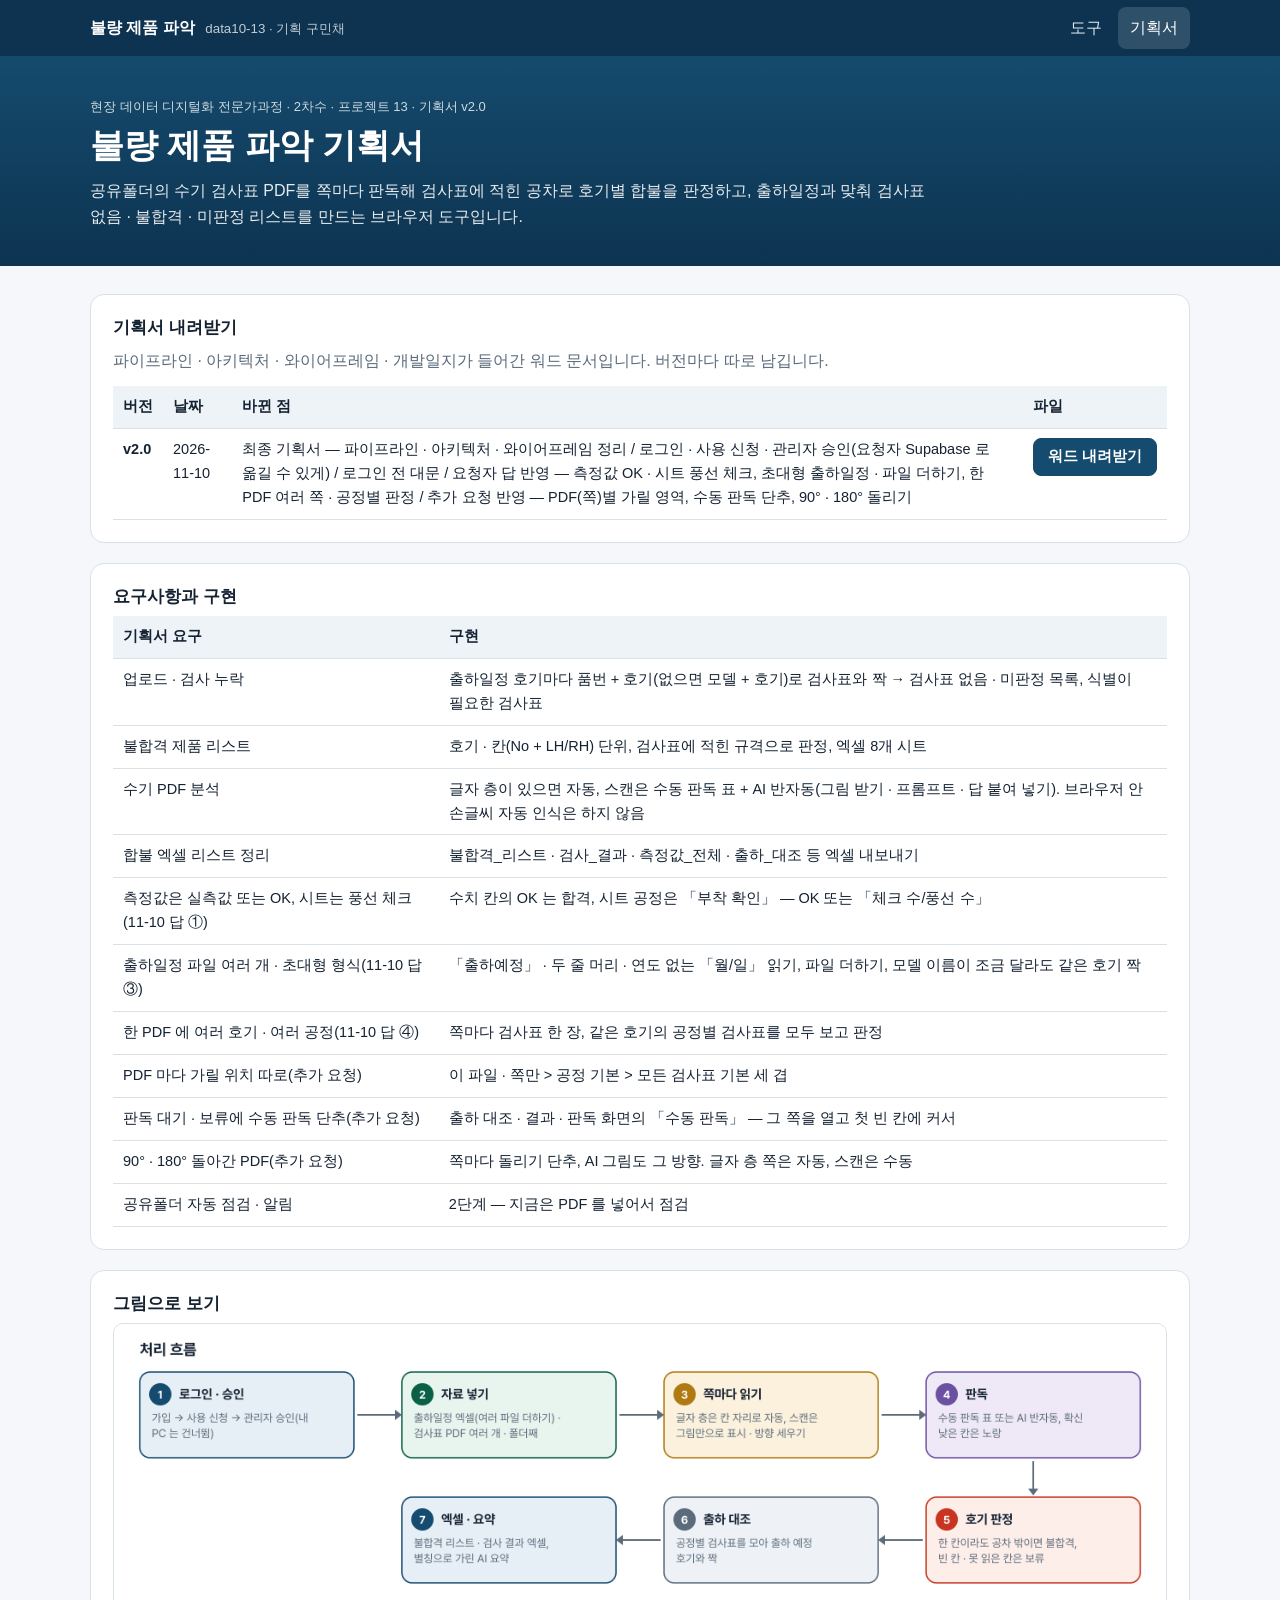
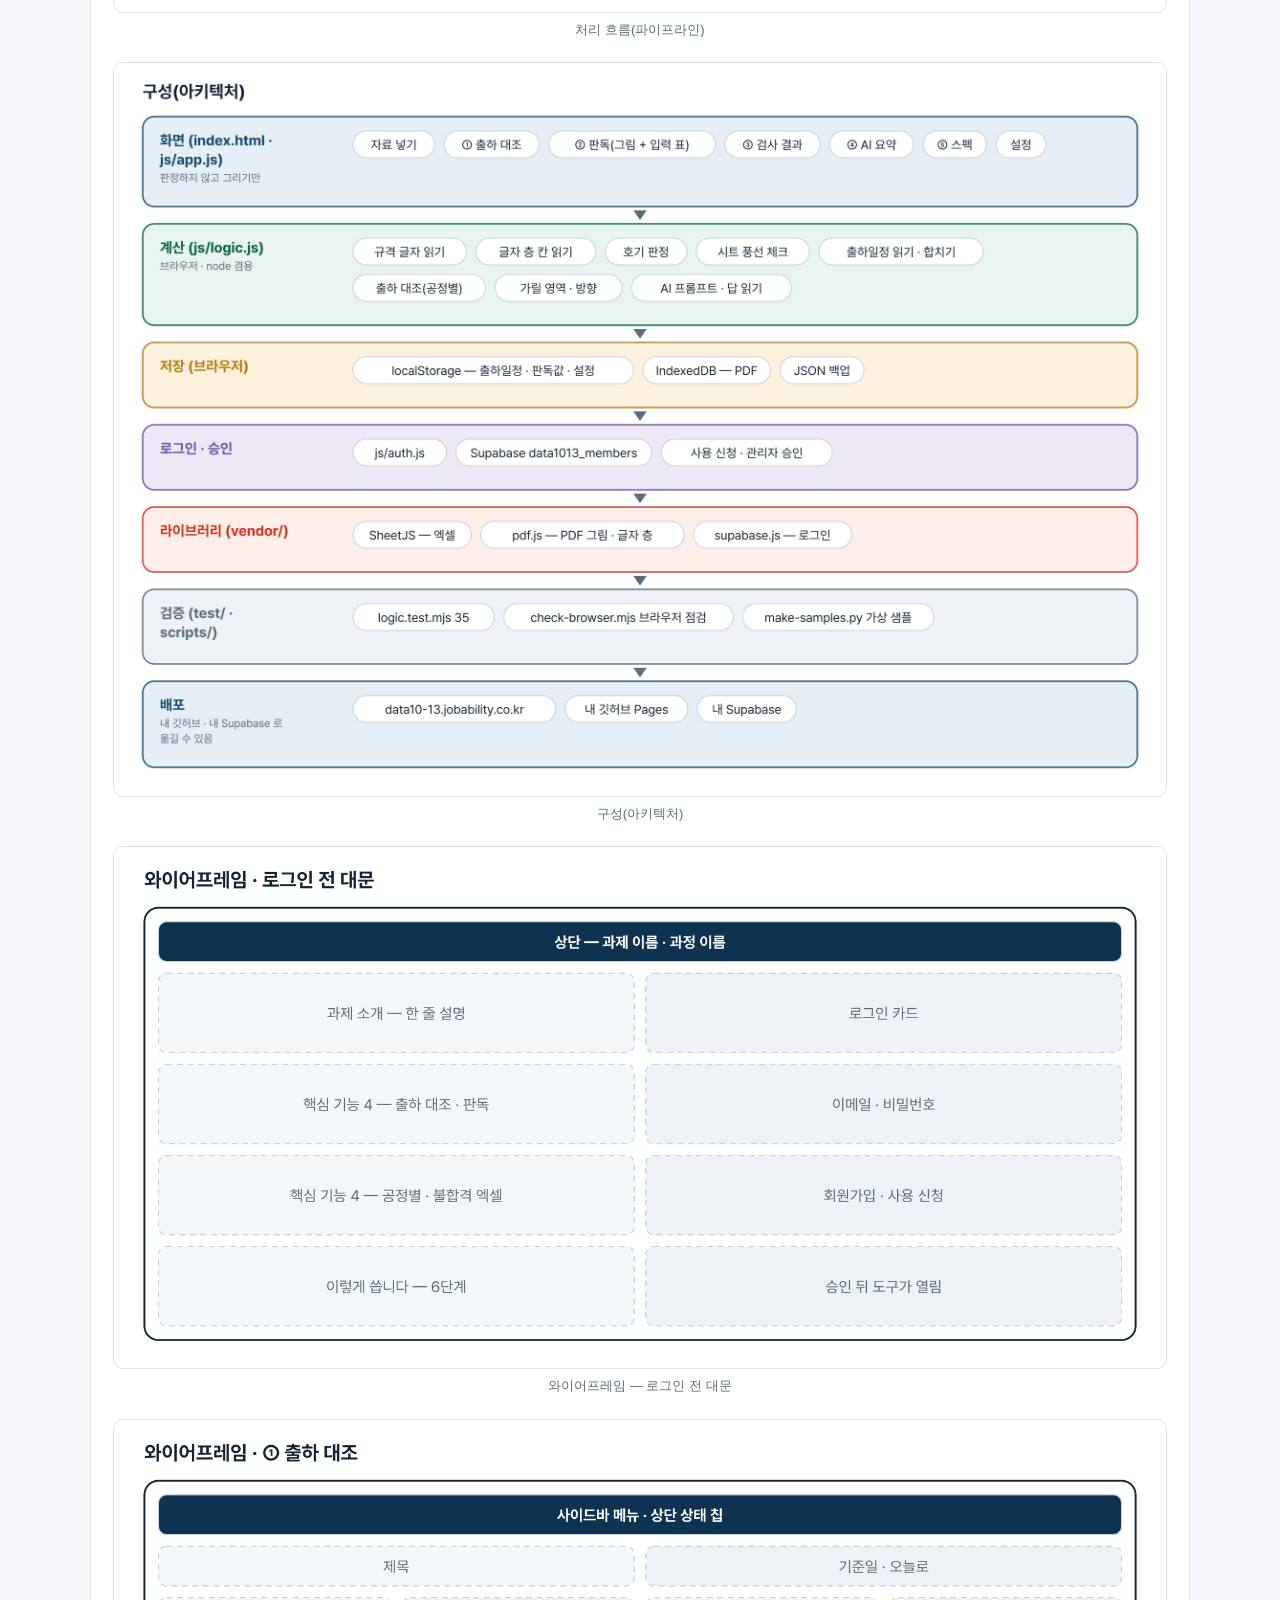
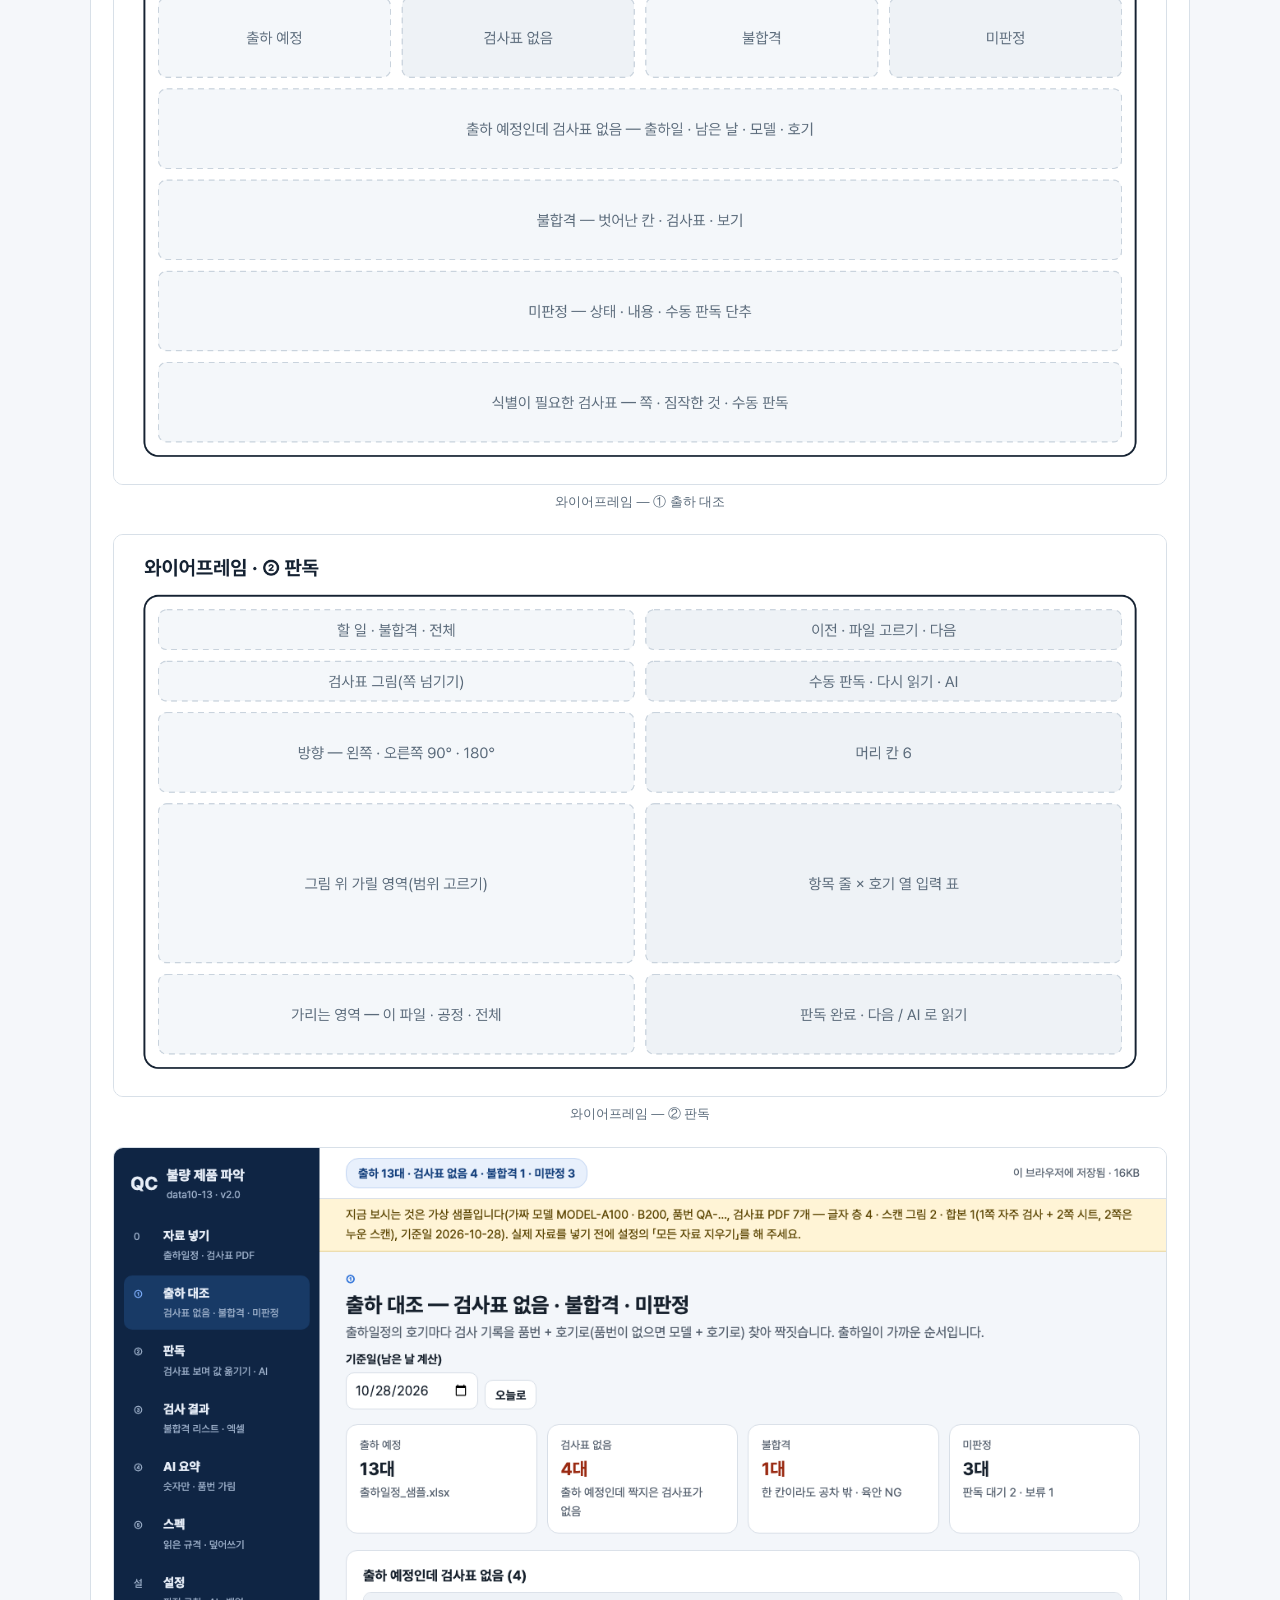
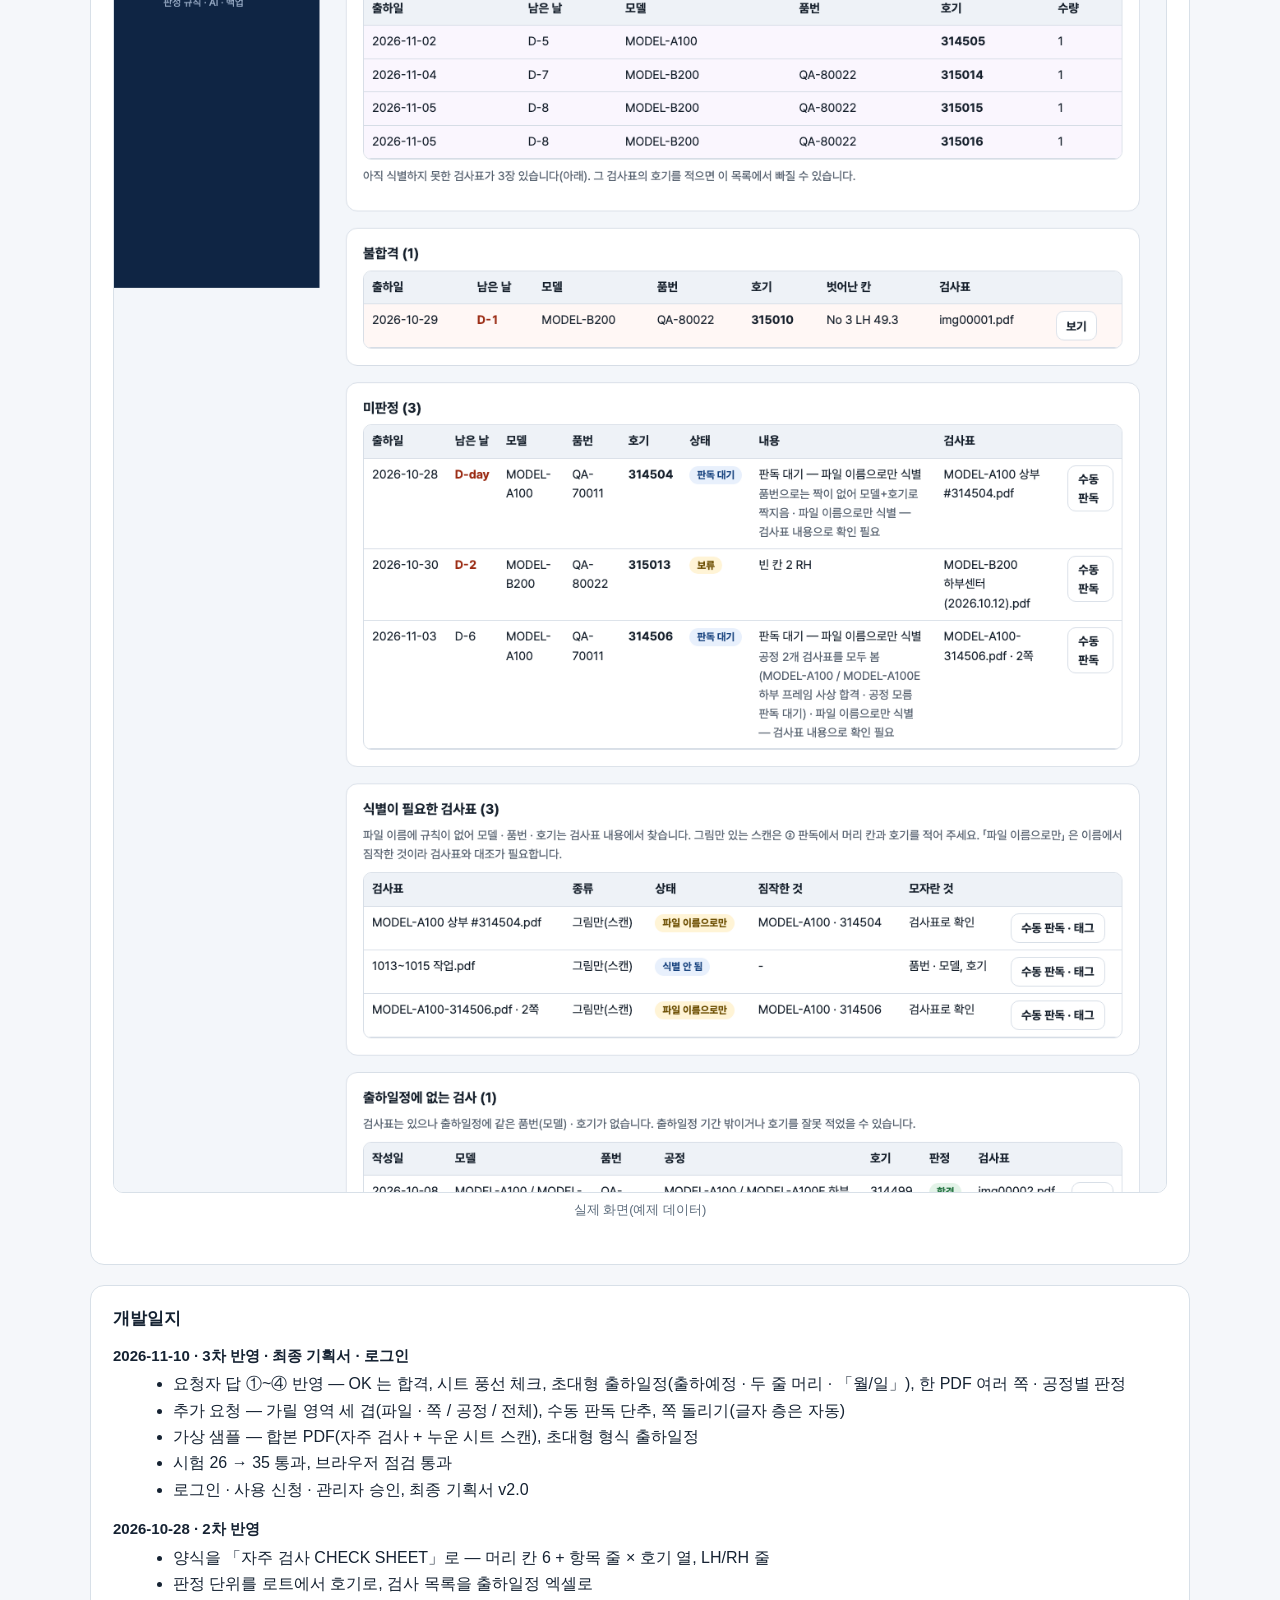
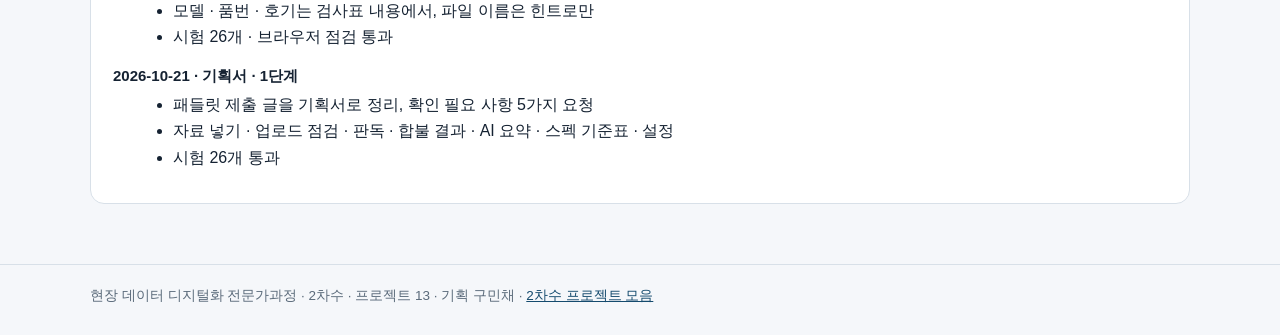
==== plan.html @ 7b101446 "v2.0 — 로그인·사용 승인 · 로그인 전 대문 · 최종 기획서 · 요청 반영(08·09·13) Co-Authored-By: Claude Opus 5.5 <noreply@anth" ====
<!DOCTYPE html>
<html lang="ko">
<head>
<meta charset="UTF-8">
<meta name="viewport" content="width=device-width, initial-scale=1.0">
<title>기획서 — 불량 제품 파악</title>
<meta name="robots" content="index,follow">
<link rel="icon" href="favicon.svg" type="image/svg+xml">
<link rel="stylesheet" href="css/style.css">
<style>
.plan-figs figure{margin:0 0 22px;} .plan-figs img{width:100%;height:auto;border:1px solid var(--line);border-radius:10px;background:#fff;}
.plan-figs figcaption{font-size:13px;color:var(--sub);text-align:center;margin-top:6px;}
.plan td{white-space:normal;} .plan td .btn{min-height:36px;white-space:nowrap;}
h3{font-size:15px;margin:16px 0 6px;} main ul{margin:0 0 10px 20px;}
:root{--ink:#152232;--sub:#5b6b7b;--line:#d8e0e8;--brand:#154b6e;--bg:#f5f7fa;--container-pad:20px}
@media (min-width:640px){:root{--container-pad:28px}} @media (min-width:1024px){:root{--container-pad:40px}}
*{box-sizing:border-box} body{margin:0;background:var(--bg);color:var(--ink);font:16px/1.65 Pretendard,'Apple SD Gothic Neo','Malgun Gothic',sans-serif;word-break:keep-all;overflow-wrap:break-word}
a{color:var(--brand)} .wrap,.topnav-inner{max-width:calc(1100px + 2*var(--container-pad));margin:0 auto;padding:0 var(--container-pad)}
.topnav{background:#0d3350;color:#fff;position:sticky;top:0;z-index:5} .topnav-inner{display:flex;flex-wrap:wrap;align-items:center;justify-content:space-between;gap:8px;min-height:56px}
.topnav-brand{color:#fff;text-decoration:none;font-weight:700} .topnav-brand small{font-weight:400;opacity:.75;margin-left:6px}
.topnav-links{list-style:none;display:flex;gap:4px;margin:0;padding:0} .topnav-links a{color:#dbe7f0;text-decoration:none;padding:8px 12px;border-radius:8px;display:block} .topnav-links a.active,.topnav-links a:hover{background:rgba(255,255,255,.14);color:#fff}
.hero{background:linear-gradient(180deg,#154b6e,#0d3350);color:#fff;padding:40px 0 36px} .hero h1{margin:6px 0 10px;font-size:clamp(24px,3.4vw,34px);color:#fff} .hero p{margin:0;opacity:.9;max-width:860px} .eyebrow{font-size:13px;opacity:.8}
main{padding:28px 0 40px} .card{background:#fff;border:1px solid var(--line);border-radius:14px;padding:22px;margin:0 0 20px} .sub{color:var(--sub)}
.tablewrap{overflow-x:auto} table{border-collapse:collapse;width:100%;font-size:14.5px} th,td{border-bottom:1px solid var(--line);padding:9px 10px;text-align:left;vertical-align:top} th{background:#eef3f7;white-space:nowrap}
.btn{display:inline-flex;align-items:center;justify-content:center;padding:6px 14px;border-radius:8px;border:1px solid var(--brand);text-decoration:none;font-weight:600} .btn.primary{background:var(--brand);color:#fff}
footer{border-top:1px solid var(--line);padding:20px 0 28px;color:var(--sub);font-size:13.5px}
</style>
</head>
<body>
<nav class="topnav" aria-label="주요 메뉴">
  <div class="topnav-inner">
    <a class="topnav-brand" href="index.html">불량 제품 파악 <small>data10-13 · 기획 구민채</small></a>
    <ul class="topnav-links">
      <li><a href="index.html">도구</a></li>
      <li><a href="plan.html" class="active" aria-current="page">기획서</a></li>
    </ul>
  </div>
</nav>
<header class="hero"><div class="wrap">
  <div class="eyebrow">현장 데이터 디지털화 전문가과정 · 2차수 · 프로젝트 13 · 기획서 v2.0</div>
  <h1>불량 제품 파악 기획서</h1>
  <p>공유폴더의 수기 검사표 PDF를 쪽마다 판독해 검사표에 적힌 공차로 호기별 합불을 판정하고, 출하일정과 맞춰 검사표 없음 · 불합격 · 미판정 리스트를 만드는 브라우저 도구입니다.</p>
</div></header>
<main><div class="wrap">
<div class="card">
  <h2 style="margin-top:0">기획서 내려받기</h2>
  <p class="sub">파이프라인 · 아키텍처 · 와이어프레임 · 개발일지가 들어간 워드 문서입니다. 버전마다 따로 남깁니다.</p>
  <div class="tablewrap plan"><table><thead><tr><th>버전</th><th>날짜</th><th>바뀐 점</th><th>파일</th></tr></thead><tbody><tr><td><b>v2.0</b></td><td>2026-11-10</td><td>최종 기획서 — 파이프라인 · 아키텍처 · 와이어프레임 정리 / 로그인 · 사용 신청 · 관리자 승인(요청자 Supabase 로 옮길 수 있게) / 로그인 전 대문 / 요청자 답 반영 — 측정값 OK · 시트 풍선 체크, 초대형 출하일정 · 파일 더하기, 한 PDF 여러 쪽 · 공정별 판정 / 추가 요청 반영 — PDF(쪽)별 가릴 영역, 수동 판독 단추, 90° · 180° 돌리기</td><td><a class="btn primary" href="docs/기획서/data10-13_구민채_불량제품파악_기획서_v2.0.docx" download>워드 내려받기</a></td></tr></tbody></table></div>
</div>
<div class="card plan">
  <h2 style="margin-top:0">요구사항과 구현</h2>
  <div class="tablewrap"><table><thead><tr><th>기획서 요구</th><th>구현</th></tr></thead><tbody><tr><td>업로드 · 검사 누락</td><td>출하일정 호기마다 품번 + 호기(없으면 모델 + 호기)로 검사표와 짝 → 검사표 없음 · 미판정 목록, 식별이 필요한 검사표</td></tr><tr><td>불합격 제품 리스트</td><td>호기 · 칸(No + LH/RH) 단위, 검사표에 적힌 규격으로 판정, 엑셀 8개 시트</td></tr><tr><td>수기 PDF 분석</td><td>글자 층이 있으면 자동, 스캔은 수동 판독 표 + AI 반자동(그림 받기 · 프롬프트 · 답 붙여 넣기). 브라우저 안 손글씨 자동 인식은 하지 않음</td></tr><tr><td>합불 엑셀 리스트 정리</td><td>불합격_리스트 · 검사_결과 · 측정값_전체 · 출하_대조 등 엑셀 내보내기</td></tr><tr><td>측정값은 실측값 또는 OK, 시트는 풍선 체크(11-10 답 ①)</td><td>수치 칸의 OK 는 합격, 시트 공정은 「부착 확인」 — OK 또는 「체크 수/풍선 수」</td></tr><tr><td>출하일정 파일 여러 개 · 초대형 형식(11-10 답 ③)</td><td>「출하예정」 · 두 줄 머리 · 연도 없는 「월/일」 읽기, 파일 더하기, 모델 이름이 조금 달라도 같은 호기 짝</td></tr><tr><td>한 PDF 에 여러 호기 · 여러 공정(11-10 답 ④)</td><td>쪽마다 검사표 한 장, 같은 호기의 공정별 검사표를 모두 보고 판정</td></tr><tr><td>PDF 마다 가릴 위치 따로(추가 요청)</td><td>이 파일 · 쪽만 &gt; 공정 기본 &gt; 모든 검사표 기본 세 겹</td></tr><tr><td>판독 대기 · 보류에 수동 판독 단추(추가 요청)</td><td>출하 대조 · 결과 · 판독 화면의 「수동 판독」 — 그 쪽을 열고 첫 빈 칸에 커서</td></tr><tr><td>90° · 180° 돌아간 PDF(추가 요청)</td><td>쪽마다 돌리기 단추, AI 그림도 그 방향. 글자 층 쪽은 자동, 스캔은 수동</td></tr><tr><td>공유폴더 자동 점검 · 알림</td><td>2단계 — 지금은 PDF 를 넣어서 점검</td></tr></tbody></table></div>
</div>
<div class="card plan-figs"><h2 style="margin-top:0">그림으로 보기</h2><figure><img src="docs/img/pipeline.png" alt="처리 흐름(파이프라인)" loading="lazy"><figcaption>처리 흐름(파이프라인)</figcaption></figure><figure><img src="docs/img/architecture.png" alt="구성(아키텍처)" loading="lazy"><figcaption>구성(아키텍처)</figcaption></figure><figure><img src="docs/img/wireframe-1.png" alt="와이어프레임 — 로그인 전 대문" loading="lazy"><figcaption>와이어프레임 — 로그인 전 대문</figcaption></figure><figure><img src="docs/img/wireframe-2.png" alt="와이어프레임 — ① 출하 대조" loading="lazy"><figcaption>와이어프레임 — ① 출하 대조</figcaption></figure><figure><img src="docs/img/wireframe-3.png" alt="와이어프레임 — ② 판독" loading="lazy"><figcaption>와이어프레임 — ② 판독</figcaption></figure><figure><img src="docs/img/screen.png" alt="실제 화면(예제 데이터)" loading="lazy"><figcaption>실제 화면(예제 데이터)</figcaption></figure></div>
<div class="card"><h2 style="margin-top:0">개발일지</h2><h3>2026-11-10 · 3차 반영 · 최종 기획서 · 로그인</h3><ul><li>요청자 답 ①~④ 반영 — OK 는 합격, 시트 풍선 체크, 초대형 출하일정(출하예정 · 두 줄 머리 · 「월/일」), 한 PDF 여러 쪽 · 공정별 판정</li><li>추가 요청 — 가릴 영역 세 겹(파일 · 쪽 / 공정 / 전체), 수동 판독 단추, 쪽 돌리기(글자 층은 자동)</li><li>가상 샘플 — 합본 PDF(자주 검사 + 누운 시트 스캔), 초대형 형식 출하일정</li><li>시험 26 → 35 통과, 브라우저 점검 통과</li><li>로그인 · 사용 신청 · 관리자 승인, 최종 기획서 v2.0</li></ul><h3>2026-10-28 · 2차 반영</h3><ul><li>양식을 「자주 검사 CHECK SHEET」로 — 머리 칸 6 + 항목 줄 × 호기 열, LH/RH 줄</li><li>판정 단위를 로트에서 호기로, 검사 목록을 출하일정 엑셀로</li><li>모델 · 품번 · 호기는 검사표 내용에서, 파일 이름은 힌트로만</li><li>시험 26개 · 브라우저 점검 통과</li></ul><h3>2026-10-21 · 기획서 · 1단계</h3><ul><li>패들릿 제출 글을 기획서로 정리, 확인 필요 사항 5가지 요청</li><li>자료 넣기 · 업로드 점검 · 판독 · 합불 결과 · AI 요약 · 스펙 기준표 · 설정</li><li>시험 26개 통과</li></ul></div>
</div></main>
<footer><div class="wrap">현장 데이터 디지털화 전문가과정 · 2차수 · 프로젝트 13 · 기획 구민채 · <a href="https://data10-00.jobability.co.kr/">2차수 프로젝트 모음</a></div></footer>
</body>
</html>
---- css/style.css ----
/* 불량 제품 파악 — 1단계 화면 스타일
   뼈대(짙은 남색 사이드바 + 밝은 본문)와 부품은 data10-11 에서 가져왔습니다.
   360px 까지 반응형, 좁은 화면에서는 사이드바가 위쪽 메뉴로 바뀝니다. 그래프 색은 --series-* 변수. */
:root {
  --container-pad: 16px;
  --bg: #f3f6fa;
  --surface: #ffffff;
  --text: #16202c;
  --muted: #56616f;
  --line: #d6dde6;
  --primary: #2f73d9;
  --primary-dark: #215cb4;
  --primary-soft: #e8f0fc;
  --on-primary: #ffffff;
  --side: #0f2544;
  --side-2: #183a66;
  --on-side: #e7eef8;
  --on-side-muted: #9fb2cc;
  --danger: #b3261e;
  --warn-bg: #fff4d6;
  --ok: #1b6e3a;
  --fact: #1b6e3a;
  --obs: #8a4b00;
  --radius: 10px;
  --series-1: #2a78d6;    /* 불량률 */
  --series-2: #eb6834;    /* 목표 초과·몰린 조건 */
  --series-3: #1baf7a;    /* 목표선 */
  --series-plan: #9aa7b8; /* 작업수량·표본 적음(중립 회색) */
  --caution-bg: #fff4d6;
  --caution: #6b4d00;
}
@media (min-width: 640px) { :root { --container-pad: 24px; } }
@media (min-width: 1024px) { :root { --container-pad: 32px; } }

*, *::before, *::after { box-sizing: border-box; }
html { -webkit-text-size-adjust: 100%; }
body {
  margin: 0;
  background: var(--bg);
  color: var(--text);
  font-family: "Pretendard", "Apple SD Gothic Neo", "Malgun Gothic", "Noto Sans KR", system-ui, sans-serif;
  font-size: 16px;
  line-height: 1.6;
  word-break: keep-all;
  overflow-wrap: break-word;
}
button, input, select, textarea { font: inherit; color: inherit; }
input[type="file"] { max-width: 100%; }
img { max-width: 100%; display: block; }
h1, h2, h3 { line-height: 1.3; margin: 0 0 .5em; }
h1 { font-size: 1.6rem; }
h2 { font-size: 1.2rem; }
h3 { font-size: 1.05rem; }
p { margin: 0 0 .75em; }
a { color: var(--primary); }
.sr { position: absolute; width: 1px; height: 1px; overflow: hidden; clip: rect(0 0 0 0); white-space: nowrap; }
.skip { position: absolute; left: -999px; }
.skip:focus { left: 8px; top: 8px; background: #fff; padding: 8px; z-index: 50; }
[hidden] { display: none !important; }

/* ── 뼈대: 사이드바 + 본문 ─────────────────── */
.shell { display: grid; grid-template-columns: 250px minmax(0, 1fr); min-height: 100vh; }
.side { background: var(--side); color: var(--on-side); padding: 20px 12px; position: sticky; top: 0; height: 100vh; overflow-y: auto; }
.brand { display: flex; align-items: center; gap: 10px; text-decoration: none; color: var(--on-side); padding: 0 8px 18px; }
.brand-mark { font-weight: 800; font-size: 1.4rem; letter-spacing: .02em; }
.brand-text { display: flex; flex-direction: column; min-width: 0; }
.brand-name { font-weight: 800; font-size: 1.05rem; }
.brand-sub { font-size: .78rem; color: var(--on-side-muted); }
.nav { display: flex; flex-direction: column; gap: 4px; }
.nav a {
  display: grid; grid-template-columns: 28px minmax(0, 1fr); gap: 2px 8px; align-items: baseline;
  padding: 10px 12px; border-radius: var(--radius); color: var(--on-side); text-decoration: none;
}
.nav a .no { font-size: .78rem; color: var(--on-side-muted); }
.nav a .t { font-weight: 700; font-size: .95rem; }
.nav a .s { grid-column: 2; font-size: .78rem; color: var(--on-side-muted); }
.nav a:hover { background: rgba(255, 255, 255, .06); }
.nav a[aria-current="page"] { background: var(--side-2); }
.nav a[aria-current="page"] .no { color: #7fb0ff; }

.body { min-width: 0; display: flex; flex-direction: column; }
.topbar {
  display: flex; flex-wrap: wrap; align-items: center; gap: 8px 16px;
  padding: 12px var(--container-pad); background: var(--surface); border-bottom: 1px solid var(--line);
  position: sticky; top: 0; z-index: 10;
}
.scope-chip {
  display: inline-flex; flex-wrap: wrap; gap: 2px 8px; align-items: center; min-width: 0; max-width: 100%;
  padding: 6px 14px; border-radius: 16px; background: var(--primary-soft); border: 1px solid #c3d6f3;
  color: #17427e; font-weight: 700; font-size: .9rem; text-decoration: none;
}
.scope-chip .dim { font-weight: 500; color: var(--muted); }
.topbar-note { margin-left: auto; font-size: .85rem; color: var(--muted); }
.sample-banner { background: var(--warn-bg); border-bottom: 1px solid #e8cf85; color: #5a4400; font-size: .92rem; padding: 8px var(--container-pad); }
.main { padding: 24px var(--container-pad) 48px; width: 100%; max-width: calc(1280px + 2 * var(--container-pad)); }
.main:focus { outline: none; }
.site-footer { margin-top: auto; border-top: 1px solid var(--line); background: var(--surface); color: var(--muted); font-size: .85rem; padding: 14px var(--container-pad); }

@media (max-width: 1023px) {
  .shell { grid-template-columns: minmax(0, 1fr); }
  .side { position: static; height: auto; padding: 12px var(--container-pad); }
  .brand { padding: 0 0 10px; }
  .nav { flex-direction: row; flex-wrap: wrap; gap: 4px; }
  .nav a { display: inline-flex; gap: 6px; padding: 6px 10px; }
  .nav a .s { display: none; }
  .topbar { position: static; }
}

/* ── 공통 부품 ─────────────────────────── */
.stage { font-size: .8rem; font-weight: 800; color: var(--primary); letter-spacing: .04em; margin-bottom: 4px; }
.page-head { display: flex; flex-wrap: wrap; align-items: flex-end; gap: 8px 16px; margin-bottom: 18px; }
.page-head .titles { margin-right: auto; min-width: 0; }
.page-head h1 { margin: 0; }
.page-head .lead { color: var(--muted); margin: 4px 0 0; }
.card { background: var(--surface); border: 1px solid var(--line); border-radius: 14px; padding: 20px; margin-bottom: 20px; min-width: 0; }
.card > h2 { font-size: 1.05rem; }
.note { color: var(--muted); font-size: .9rem; }
.grid-2 { display: grid; grid-template-columns: repeat(2, minmax(0, 1fr)); gap: 20px; }
@media (max-width: 900px) { .grid-2 { grid-template-columns: minmax(0, 1fr); } }

.btn {
  display: inline-flex; align-items: center; justify-content: center; gap: 8px;
  min-height: 44px; padding: 8px 16px; border-radius: var(--radius);
  border: 1px solid var(--line); background: var(--surface); cursor: pointer; font-weight: 700; text-decoration: none; color: var(--text);
}
.btn:hover { border-color: var(--primary); }
.btn:disabled { opacity: .5; cursor: not-allowed; }
.btn-primary { background: var(--primary); color: var(--on-primary); border-color: var(--primary); }
.btn-primary:hover { background: var(--primary-dark); }
.btn-danger { color: var(--danger); border-color: var(--danger); }
.btn-sm { min-height: 36px; padding: 4px 12px; font-size: .9rem; }
.btn-big { min-height: 52px; font-size: 1.05rem; padding: 12px 28px; }
.btn-row { display: flex; flex-wrap: wrap; gap: 8px; }

/* 양식 */
.form-grid { display: grid; grid-template-columns: repeat(3, minmax(0, 1fr)); gap: 14px 18px; }
.form-grid .span-all { grid-column: 1 / -1; }
@media (max-width: 1100px) { .form-grid { grid-template-columns: repeat(2, minmax(0, 1fr)); } }
@media (max-width: 560px) { .form-grid { grid-template-columns: minmax(0, 1fr); } }
.field { display: flex; flex-direction: column; gap: 4px; min-width: 0; }
.field > span { font-weight: 700; font-size: .9rem; }
.field > span .req { color: var(--danger); margin-left: 4px; }
.field input, .field select, .field textarea {
  width: 100%; min-height: 44px; padding: 8px 10px; border: 1px solid var(--line); border-radius: var(--radius); background: var(--surface);
}
.field textarea { min-height: 80px; resize: vertical; }
.field .hint { font-size: .82rem; color: var(--muted); }
.field .err { color: var(--danger); font-size: .88rem; }
.field.invalid input, .field.invalid select, .field.invalid textarea { border-color: var(--danger); }
fieldset.block { border: 1px solid var(--line); border-radius: 14px; padding: 16px 18px 18px; margin: 0 0 18px; background: var(--surface); min-width: 0; }
fieldset.block legend { font-weight: 800; padding: 0 6px; }
details.block { border: 1px solid var(--line); border-radius: 14px; padding: 8px 18px; margin: 0 0 10px; background: var(--surface); min-width: 0; }
details.block[open] { padding-bottom: 16px; }
details.block > summary { font-weight: 800; overflow-wrap: anywhere; }
.view-toggle { display: inline-flex; border: 1px solid var(--line); border-radius: 10px; overflow: hidden; }
.view-toggle button { border: 0; background: var(--surface); padding: 6px 14px; font: inherit; cursor: pointer; min-height: 36px; }
.view-toggle button[aria-pressed="true"] { background: var(--primary); color: #fff; font-weight: 700; }
table.list.pivot td.label { white-space: nowrap; }
table.list.alias td:first-child { font-weight: 700; }
.kind { display: inline-block; font-size: .75rem; font-weight: 800; padding: 1px 8px; border-radius: 999px; margin-left: 6px; vertical-align: middle; }
.kind.fact { background: #e3f3e8; color: var(--fact); }
.kind.obs { background: #fdf0dc; color: var(--obs); }
.kind.meta { background: #eef1f5; color: var(--muted); }
.submit-bar { display: flex; justify-content: flex-end; gap: 8px; flex-wrap: wrap; position: sticky; bottom: 0; background: var(--bg); padding: 12px 0; }

/* 표 */
.table-wrap { overflow-x: auto; border: 1px solid var(--line); border-radius: var(--radius); background: var(--surface); }
table.list { width: 100%; border-collapse: collapse; font-size: .92rem; }
table.list th, table.list td { padding: 8px 10px; border-bottom: 1px solid var(--line); text-align: left; vertical-align: top; }
table.list th { background: #eef2f7; white-space: nowrap; }
table.list td.num, table.list th.num { text-align: right; white-space: nowrap; }
table.list td.zero { color: #a3adba; }
table.list tr.differs td { background: #fffaf0; }
table.list td.blk { color: var(--muted); font-size: .82rem; white-space: nowrap; }
.heat-1 { background: #eef4fd; } .heat-2 { background: #d9e7fb; } .heat-3 { background: #bcd4f7; }

/* 통계 타일 */
.tiles { display: grid; grid-template-columns: repeat(4, minmax(0, 1fr)); gap: 12px; margin-bottom: 20px; }
@media (max-width: 900px) { .tiles { grid-template-columns: repeat(2, minmax(0, 1fr)); } }
.tile { background: var(--surface); border: 1px solid var(--line); border-radius: 14px; padding: 14px 16px; min-width: 0; }
.tile .k { font-size: .85rem; color: var(--muted); }
.tile .v { font-size: 1.6rem; font-weight: 800; }

/* 가져오기 */
.map-grid { display: grid; grid-template-columns: repeat(auto-fill, minmax(260px, 1fr)); gap: 10px 16px; }
.map-row { display: flex; flex-direction: column; gap: 4px; min-width: 0; border: 1px solid var(--line); border-radius: 10px; padding: 8px 10px; background: #fafbfd; }
.map-row .col { font-weight: 800; }
.map-row .ex { font-size: .8rem; color: var(--muted); overflow: hidden; text-overflow: ellipsis; white-space: nowrap; }
.map-row select { min-height: 38px; border: 1px solid var(--line); border-radius: 8px; padding: 4px 8px; background: #fff; width: 100%; }

.alert { padding: 10px 14px; border-radius: var(--radius); margin: 10px 0; }
.alert.warn { background: #fdecea; color: #7a1c14; }
.alert.info { background: #eaf1fa; color: #123a66; }
.empty { text-align: center; padding: 40px 16px; color: var(--muted); }

/* 대화상자·알림 */
.dialog { border: none; border-radius: 12px; padding: 0; width: min(640px, calc(100vw - 32px)); max-height: calc(100vh - 32px); }
.dialog::backdrop { background: rgba(0, 0, 0, .45); }
.dialog-body { padding: 20px; }
.dialog-actions { display: flex; justify-content: flex-end; gap: 8px; margin-top: 16px; flex-wrap: wrap; }
.toast { position: fixed; left: 50%; bottom: 24px; transform: translateX(-50%); background: #1b2430; color: #fff; padding: 12px 18px; border-radius: var(--radius); z-index: 100; max-width: calc(100vw - 32px); }
.toast.error { background: var(--danger); }


/* ── data09-25 에서 이어 온 부품 ─────────── */
.filters { display: grid; grid-template-columns: repeat(auto-fit, minmax(min(100%, 200px), 1fr)); gap: 12px 16px; align-items: end; }
.filters .span-all { grid-column: 1 / -1; margin: 0; }
h2.sec { font-size: 1.15rem; margin: 4px 0 12px; }
.tile .v { font-size: 1.35rem; }
.map-row.missing { border-color: var(--danger); background: #fdf3f2; }
.map-row .req { color: var(--danger); font-size: .78rem; }
details > summary { cursor: pointer; font-weight: 700; padding: 6px 0; min-height: 32px; }
details.warn-list ul { max-height: 240px; overflow: auto; font-size: .88rem; }
details.card.rules > summary { font-weight: 700; }
.charts { display: grid; grid-template-columns: repeat(2, minmax(0, 1fr)); gap: 16px; margin-bottom: 16px; }
@media (max-width: 900px) { .charts { grid-template-columns: minmax(0, 1fr); } }
.fig { margin: 0; border: 1px solid var(--line); border-radius: var(--radius); padding: 10px 12px; min-width: 0; background: var(--surface); }
.fig figcaption { font-weight: 800; font-size: .92rem; }
svg.chart { width: 100%; height: auto; display: block; }
svg.chart .grid { stroke: #e6eaf0; stroke-width: 1; }
svg.chart .axis { stroke: #b9c2ce; stroke-width: 1; }
svg.chart .tick { fill: var(--muted); font-size: 12px; }
svg.chart .ln { fill: none; stroke-width: 2; stroke-linejoin: round; }
svg.chart .dot { stroke: var(--surface); stroke-width: 2; }
.legend { display: flex; flex-wrap: wrap; gap: 4px 14px; font-size: .82rem; color: var(--muted); min-height: 4px; }
.legend .lg { display: inline-flex; align-items: center; gap: 6px; }
.legend i { width: 12px; height: 12px; border-radius: 3px; display: inline-block; }
table.list tr.sum td { background: #eef2f7; font-weight: 700; }
table.list tr.total td { background: #dfe7f2; }
table.list td.indent { padding-left: 22px; }
table.list.weekly td:last-child { min-width: 220px; }
table.list.items input[type="text"], table.list.items input:not([type]) { width: 100%; min-height: 36px; padding: 4px 6px; border: 1px solid var(--line); border-radius: 8px; }
table.list tr.excluded td { color: #8b95a3; }
.an-list { display: grid; gap: 10px; }
.an { border: 1px solid var(--line); border-left-width: 5px; border-radius: var(--radius); padding: 10px 14px; min-width: 0; }
.an.lv-bad { border-left-color: var(--danger); }
.an.lv-warn { border-left-color: #c98500; }
.an-top { display: flex; flex-wrap: wrap; align-items: center; gap: 4px 8px; }
.an-ev { margin: 6px 0 4px; font-weight: 600; }
.an .note { margin: 2px 0; }
.tag.caution { background: var(--caution-bg); color: var(--caution); }
.drop { display: flex; flex-wrap: wrap; align-items: center; gap: 10px 16px; padding: 22px; border: 2px dashed var(--line); border-radius: 14px; background: #fafbfd; margin-bottom: 12px; }
.drop.over { border-color: var(--primary); background: var(--primary-soft); }
.btn { position: relative; }
.btn input[type="file"] { position: absolute; width: 1px; height: 1px; overflow: hidden; clip: rect(0 0 0 0); }
.steps { margin: 8px 0 12px; padding-left: 22px; }
.mono { font-family: ui-monospace, Menlo, Consolas, monospace; font-size: .85rem; }
textarea { width: 100%; min-height: 120px; padding: 8px 10px; border: 1px solid var(--line); border-radius: var(--radius); background: var(--surface); resize: vertical; }
.paper { padding: 28px; }
.rp h1 { font-size: 1.4rem; }
.rp h2 { font-size: 1.1rem; margin-top: 18px; }
.rp .pre { white-space: pre-line; background: #fafbfd; border: 1px solid var(--line); border-radius: var(--radius); padding: 12px 14px; }
.ai-send { display: inline-flex; align-items: center; flex-wrap: wrap; gap: 4px; }
@media (max-width: 700px) { .paper { padding: 16px; } }

@media print {
  .side, .topbar, .site-footer, .sample-banner, .no-print, .toast, .filters { display: none !important; }
  .shell { display: block; }
  body { background: #fff; font-size: 10.5pt; }
  .main { padding: 0; max-width: none; }
  .card { border: none; padding: 0; }
  .table-wrap { overflow: visible; border: none; }
  table.list th, table.list td { padding: 3px 5px; }
}
.mask-box { border: 1px solid var(--line); border-radius: 12px; padding: 10px 14px; margin: 0 0 12px; background: #fafbfd; }
.mask-box .opt { margin: 0; }

/* ── data10-11 추가 ─────────────────────── */
.opt { position: relative; display: flex; gap: 10px; align-items: flex-start; padding: 10px 12px; border: 1px solid var(--line); border-radius: var(--radius); background: var(--surface); cursor: pointer; min-width: 0; }
.opt input { margin-top: 4px; flex: none; width: 18px; height: 18px; accent-color: var(--primary); }
.opt .t { font-weight: 700; display: block; }
.opt .s { font-size: .82rem; color: var(--muted); display: block; }
.tag { display: inline-block; font-size: .75rem; font-weight: 800; padding: 1px 8px; border-radius: 999px; background: #eef1f5; color: var(--muted); }
.tag.warn { background: #fdecea; color: #7a1c14; }
.tag.m4 { background: var(--primary-soft); color: #17427e; }
svg.chart .ref { stroke: var(--series-3); stroke-width: 2; stroke-dasharray: 6 4; }
svg.chart .ref.now { stroke: #8a95a5; }
svg.chart .ref-label { fill: #12704d; font-size: 12px; font-weight: 700; }
svg.chart .ref-label.now { fill: #56616f; }
svg.chart .tick.val { font-weight: 700; fill: var(--text); }
.legend .ref-sw { width: 16px; height: 0; border-top: 2px dashed var(--series-3); border-radius: 0; background: none; }
.legend .ref-sw.now { border-top-color: #8a95a5; }
table.list tr.small td { color: #8b95a3; }
table.list td.over { color: #9a2a12; font-weight: 700; }
table.list.cross td.num { min-width: 86px; }
table.list.cross td.heat-1 { background: #fdf0e8; } table.list.cross td.heat-2 { background: #fbd9c6; } table.list.cross td.heat-3 { background: #f6b896; }
table.list.cross td.low { background: #eaf5ef; }
.small-mark { color: #8b95a3; font-size: .8rem; white-space: nowrap; }
.hot-list { display: grid; gap: 10px; }
.hot { border: 1px solid var(--line); border-left: 5px solid var(--series-2); border-radius: var(--radius); padding: 10px 14px; min-width: 0; }
.hot-top { display: flex; flex-wrap: wrap; gap: 4px 8px; align-items: center; }
.hot-top strong { font-size: 1.02rem; }
.hot .ev { margin: 6px 0 2px; font-weight: 600; }
.hot .note { margin: 2px 0; }
.m4-sec { margin-bottom: 20px; }
.m4-sec > h2 { display: flex; flex-wrap: wrap; gap: 6px 10px; align-items: baseline; }
.dim-grid { display: grid; grid-template-columns: repeat(2, minmax(0, 1fr)); gap: 16px; }
@media (max-width: 1100px) { .dim-grid { grid-template-columns: minmax(0, 1fr); } }
.dim-box { min-width: 0; }
.dim-box h3 { margin-top: 4px; }
.tabs { display: flex; flex-wrap: wrap; gap: 6px; margin-bottom: 12px; }
.tabs button { min-height: 40px; padding: 6px 14px; border: 1px solid var(--line); border-radius: 999px; background: var(--surface); cursor: pointer; font-weight: 700; }
.tabs button[aria-pressed="true"] { background: var(--primary); border-color: var(--primary); color: var(--on-primary); }
.inline-form { display: grid; grid-template-columns: repeat(auto-fit, minmax(min(100%, 160px), 1fr)); gap: 10px 14px; align-items: end; }
.goal { display: flex; flex-wrap: wrap; gap: 4px 12px; align-items: baseline; }
.goal .big { font-size: 1.6rem; font-weight: 800; }
.goal .over { color: #9a2a12; }
.goal .ok { color: var(--ok); }
.tile .v.over { color: #9a2a12; }
.tile .v.ok { color: var(--ok); }
svg.chart.hbar .tick { font-size: 15px; }

/* ── data10-13 추가 (판독 화면 · 상태 표시) ─────────── */
.st { display: inline-block; font-size: .78rem; font-weight: 800; padding: 1px 9px; border-radius: 999px; white-space: nowrap; background: #eef1f5; color: var(--muted); }
.st.pass { background: #e3f3e8; color: var(--ok); }
.st.fail { background: #fdecea; color: #9a2a12; }
.st.hold { background: var(--caution-bg); color: var(--caution); }
.st.wait { background: var(--primary-soft); color: #17427e; }
.st.missing { background: #f3e8fd; color: #5b2a86; }
.st.nospec, .st.extra { background: #eef1f5; color: var(--muted); }
.st.near { background: #fff4d6; color: var(--caution); }
table.list tr.row-fail td { background: #fff7f5; }
table.list tr.row-missing td { background: #faf6fe; }
.read-bar { display: flex; flex-wrap: wrap; gap: 8px; align-items: center; margin-bottom: 12px; }
.read-bar select { min-height: 44px; border: 1px solid var(--line); border-radius: var(--radius); padding: 6px 10px; background: var(--surface); max-width: 100%; min-width: 0; flex: 1 1 260px; }
.read-grid { display: grid; grid-template-columns: minmax(0, 1fr) 380px; gap: 16px; align-items: start; }
@media (max-width: 1100px) { .read-grid { grid-template-columns: minmax(0, 1fr); } }
.viewer { border: 1px solid var(--line); border-radius: var(--radius); background: #e9edf2; overflow: auto; max-height: 82vh; min-width: 0; }
.viewer.big { max-height: 82vh; }
.page-wrap { position: relative; margin: 0 auto; background: #fff; }
.page-wrap canvas { display: block; width: 100%; height: auto; }
.mask-layer { position: absolute; inset: 0; }
.mask-layer.drawing { cursor: crosshair; touch-action: none; }
.mask { position: absolute; border: 2px dashed #b3261e; background: rgba(179, 38, 30, .08); }
.mask span { position: absolute; left: 0; top: -1.5em; font-size: .72rem; font-weight: 700; color: #7a1c14; background: #fff; padding: 0 4px; border-radius: 4px; white-space: nowrap; }
.viewer-msg { padding: 40px 16px; text-align: center; color: var(--muted); }
.read-form { position: sticky; top: 76px; }
@media (max-width: 1100px) { .read-form { position: static; } }
.item-rows { display: grid; gap: 8px; margin: 10px 0; }
.item-row { display: grid; grid-template-columns: minmax(0, 1fr) 120px; gap: 4px 10px; align-items: center; border: 1px solid var(--line); border-radius: var(--radius); padding: 8px 10px; background: #fafbfd; }
.item-row .nm { font-weight: 700; }
.item-row .sp { grid-column: 1; font-size: .8rem; color: var(--muted); }
.item-row input { grid-column: 2; grid-row: 1 / span 2; width: 100%; min-height: 44px; padding: 6px 8px; border: 1px solid var(--line); border-radius: 8px; font-size: 1.05rem; text-align: right; }
.item-row .jd { grid-column: 1 / -1; font-size: .82rem; min-height: 1.2em; }
.item-row.fail { border-color: #e7a99f; background: #fff7f5; }
.item-row.pass { border-color: #b9dcc5; }
.item-row.hold { border-color: #e8cf85; background: #fffbef; }
.item-row.low input { background: #fff4d6; }
.meta-grid { display: grid; grid-template-columns: repeat(3, minmax(0, 1fr)); gap: 8px; }
@media (max-width: 480px) { .meta-grid { grid-template-columns: minmax(0, 1fr); } }
.verdict { display: flex; flex-wrap: wrap; align-items: center; gap: 6px 10px; padding: 10px 12px; border-radius: var(--radius); background: #eef2f7; font-weight: 700; }
.mon-bars { display: grid; gap: 8px; }
.mon-bar { display: grid; grid-template-columns: 96px minmax(0, 1fr) 110px; gap: 10px; align-items: center; font-size: .9rem; }
.mon-bar .bar { display: flex; height: 22px; border-radius: 6px; overflow: hidden; background: #eef1f5; }
.mon-bar .bar i { display: block; height: 100%; }
.mon-bar .bar i.pass { background: #5fb27f; } .mon-bar .bar i.fail { background: #d4573f; } .mon-bar .bar i.hold { background: #e0b44a; }
.mon-bar .bar i.wait { background: #8fb3e8; } .mon-bar .bar i.missing { background: #a98bc9; }
.legend i.pass { background: #5fb27f; } .legend i.fail { background: #d4573f; } .legend i.hold { background: #e0b44a; } .legend i.wait { background: #8fb3e8; } .legend i.missing { background: #a98bc9; }
@media (max-width: 560px) { .mon-bar { grid-template-columns: 70px minmax(0, 1fr); } .mon-bar .num { grid-column: 1 / -1; } }
.steps-row { display: grid; grid-template-columns: repeat(3, minmax(0, 1fr)); gap: 12px; }
@media (max-width: 900px) { .steps-row { grid-template-columns: minmax(0, 1fr); } }
.step-card { border: 1px solid var(--line); border-radius: 14px; padding: 16px; background: var(--surface); min-width: 0; }
.step-card h3 { display: flex; gap: 8px; align-items: baseline; }
.step-card .done { color: var(--ok); font-size: .85rem; font-weight: 700; }
table.list.spec input { width: 100%; min-width: 64px; min-height: 36px; padding: 4px 6px; border: 1px solid var(--line); border-radius: 8px; }
table.list.spec select { min-height: 36px; border: 1px solid var(--line); border-radius: 8px; }
table.list td.nw { white-space: nowrap; }

/* ── 2차 (2026-10-28) — 자주 검사 CHECK SHEET 판독 표 · 출하 대조 ─────────── */
.read-grid { grid-template-columns: minmax(0, 1fr); }
@media (min-width: 1360px) { .read-grid { grid-template-columns: minmax(0, 1fr) 520px; } }
.read-form { position: static; }   /* 항목 표가 길어 화면보다 높을 수 있음 */
.meta-grid.six { grid-template-columns: repeat(3, minmax(0, 1fr)); }
@media (max-width: 560px) { .meta-grid.six { grid-template-columns: repeat(2, minmax(0, 1fr)); } }
.meta-grid .field input { min-height: 40px; }
.field.from-name input, input.from-name { background: #fff4d6; border-color: #e8cf85; }
table.list.sheet-grid { min-width: 100%; width: auto; }
table.list.sheet-grid th, table.list.sheet-grid td { padding: 4px 6px; vertical-align: middle; }
table.list.sheet-grid td.no { text-align: center; font-weight: 700; }
table.list.sheet-grid td.lab { min-width: 110px; }
table.list.sheet-grid td.lab small { display: block; color: var(--muted); font-size: .76rem; }
table.list.sheet-grid td.lab small.bad { color: #9a2a12; font-weight: 700; }
table.list.sheet-grid td.sub { font-size: .8rem; color: var(--muted); text-align: center; }
table.list.sheet-grid th.hcol { min-width: 84px; position: relative; padding-right: 20px; }
table.list.sheet-grid th.hcol input { width: 100%; min-height: 34px; padding: 3px 5px; border: 1px solid var(--line); border-radius: 6px; font-weight: 700; }
table.list.sheet-grid th.hcol .x { position: absolute; right: 2px; top: 50%; transform: translateY(-50%); border: 0; background: none; cursor: pointer; color: var(--muted); font-size: 1rem; padding: 2px; }
table.list.sheet-grid td.v input { width: 78px; min-height: 36px; padding: 3px 5px; border: 1px solid var(--line); border-radius: 6px; text-align: right; font-size: .98rem; background: #fff; }
table.list.sheet-grid td.v input.low { background: #fff4d6; }
table.list.sheet-grid td.v.pass input { border-color: #8fc8a4; }
table.list.sheet-grid td.v.near input { border-color: #e0b44a; }
table.list.sheet-grid td.v.chk input { border-color: #8fb3e8; }
table.list.sheet-grid td.v.fail input { border-color: #d4573f; background: #fdecea; color: #9a2a12; font-weight: 700; }
table.list.sheet-grid td.v.hold input { border-color: #e0b44a; background: #fffbef; }
table.list.sheet-grid td.pr input { width: 120px; min-height: 34px; padding: 3px 5px; border: 1px solid var(--line); border-radius: 6px; }
table.list.sheet-grid tr.first td { border-top: 2px solid var(--line); }
table.list.sheet-grid tfoot th, table.list.sheet-grid tfoot td { background: #eef2f7; }
.jd-detail { margin: 8px 0 0; min-height: 1.2em; }
.dd { font-variant-numeric: tabular-nums; white-space: nowrap; }
.dd.soon { color: #9a2a12; font-weight: 800; }
.dd.past { color: var(--muted); }
.ref-date { display: flex; flex-wrap: wrap; align-items: end; gap: 8px; }
.ref-date .field input { min-height: 40px; }
pre.prompt { white-space: pre-wrap; background: #fafbfd; border: 1px solid var(--line); border-radius: 10px; padding: 10px; overflow-wrap: anywhere; }

/* 2026-11-10 — 쪽 방향 · 가릴 영역 범위 · 수동 판독 · 보류 빈 칸 */
.rot-bar { align-items: center; margin: 0 0 10px; gap: 6px; }
.rot-bar .note { margin-right: 4px; }
.mask-help .field { margin: 0; max-width: 420px; }
.mask-help select { max-width: 100%; }
.mask .mask-x { position: absolute; right: -11px; top: -11px; width: 24px; height: 24px; min-height: 0; padding: 0; border-radius: 50%; border: 1px solid #b3261e; background: #fff; color: #b3261e; font-weight: 700; line-height: 1; cursor: pointer; }
.manual-bar .btn-row { margin: 0; }
table.list.sheet-grid td.v.empty input { border-color: #e0b44a; background: #fffbef; }
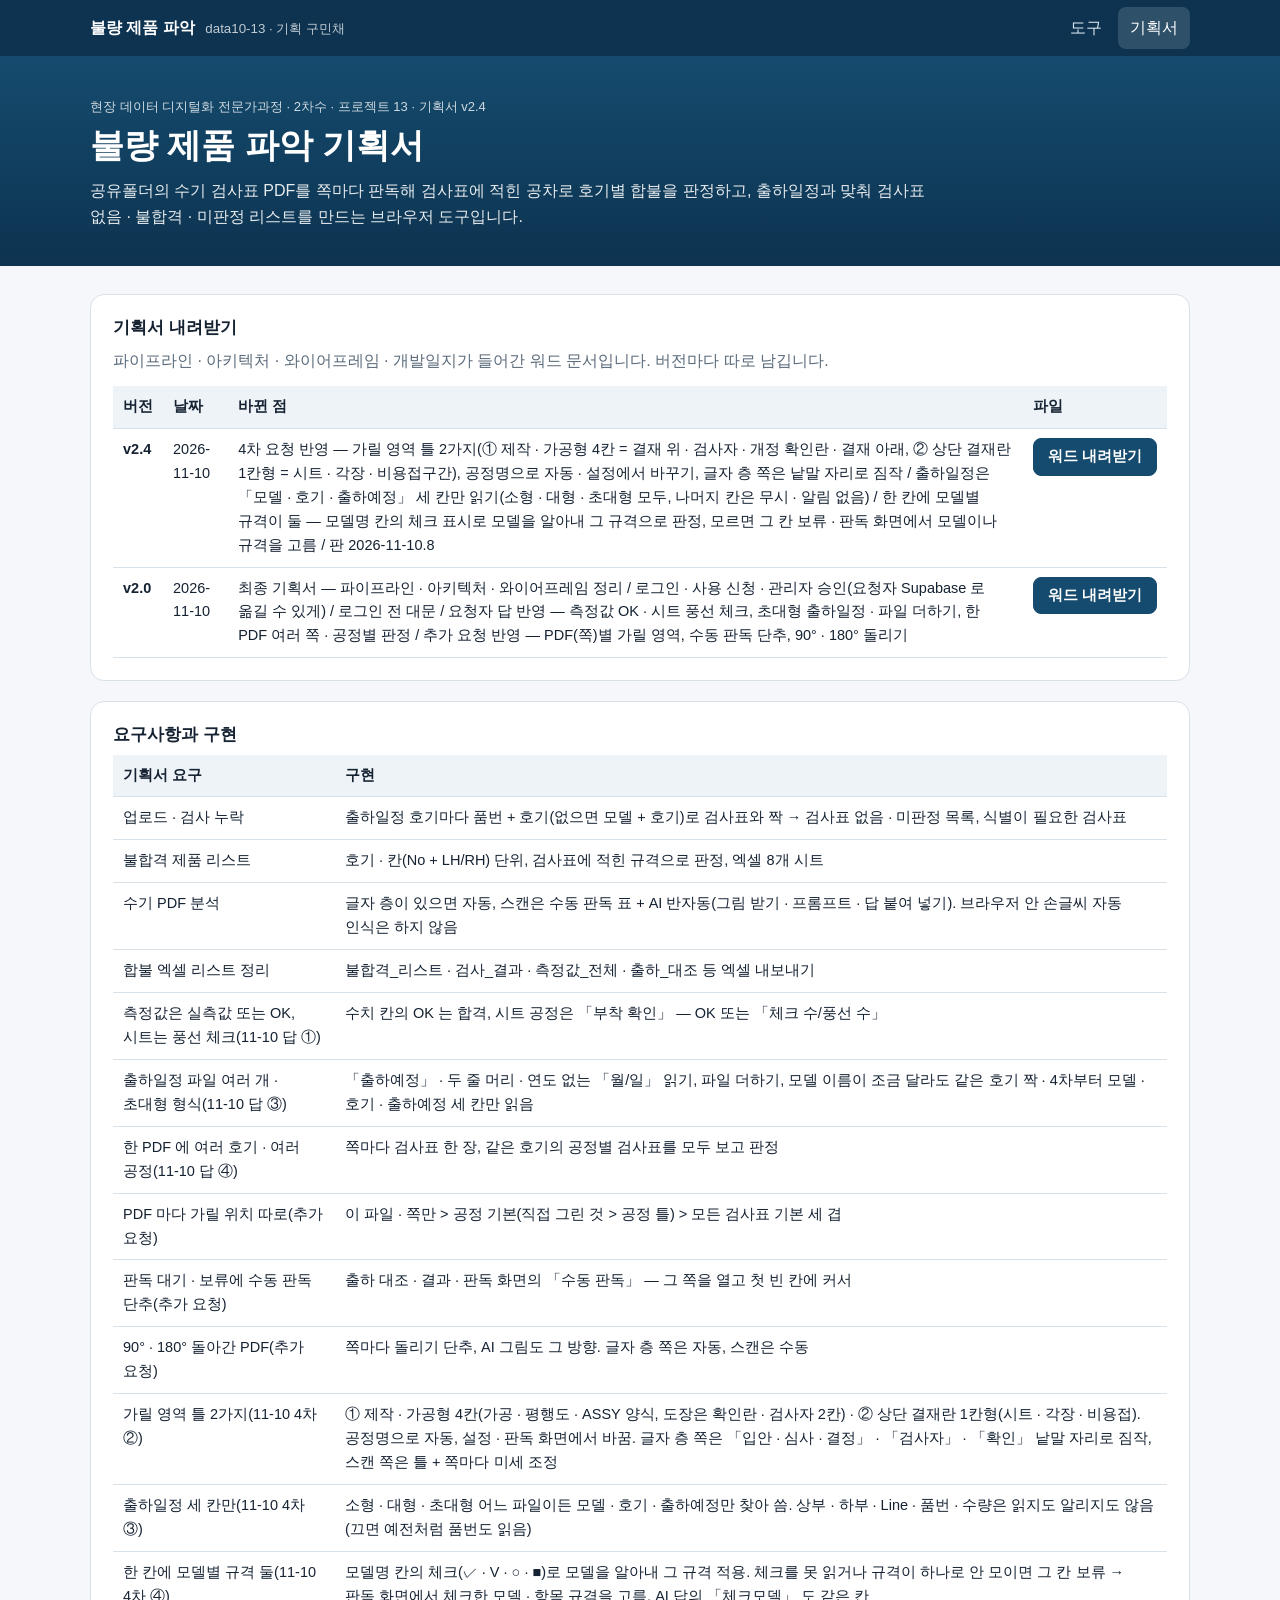
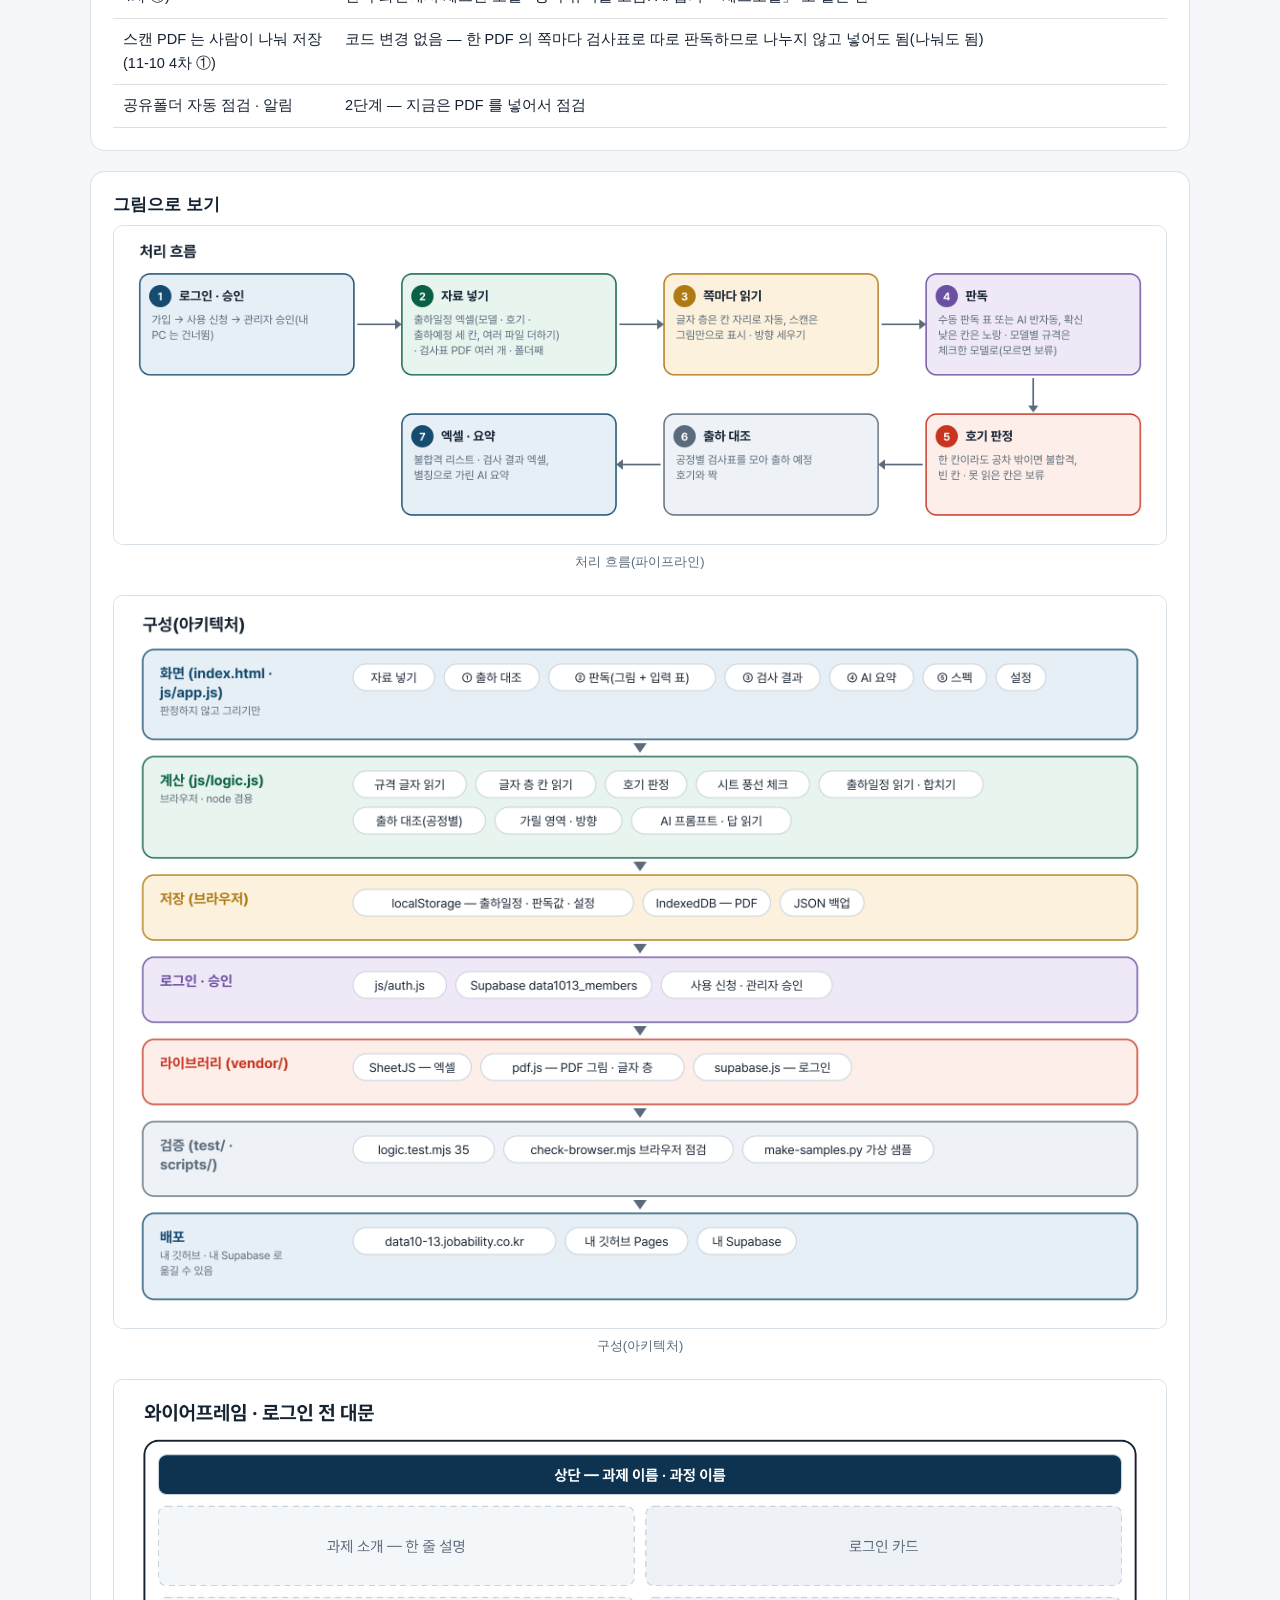
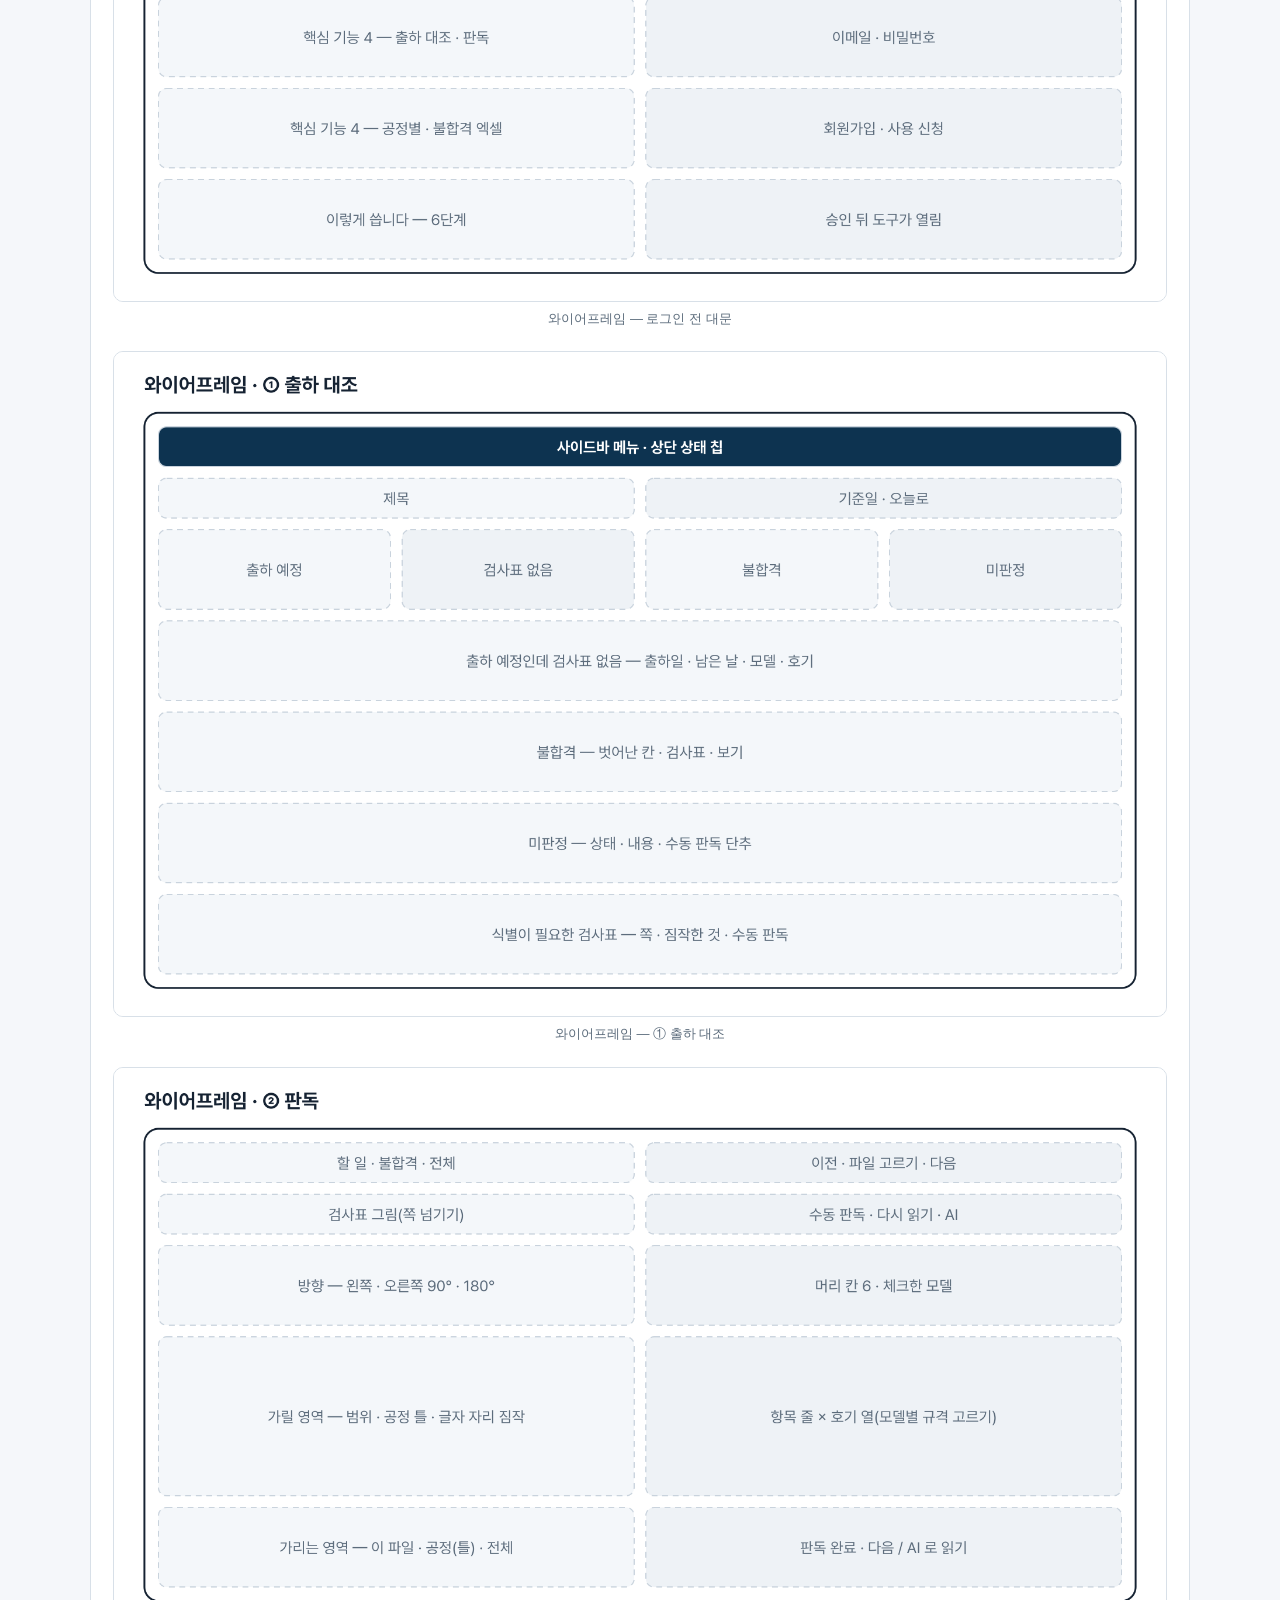
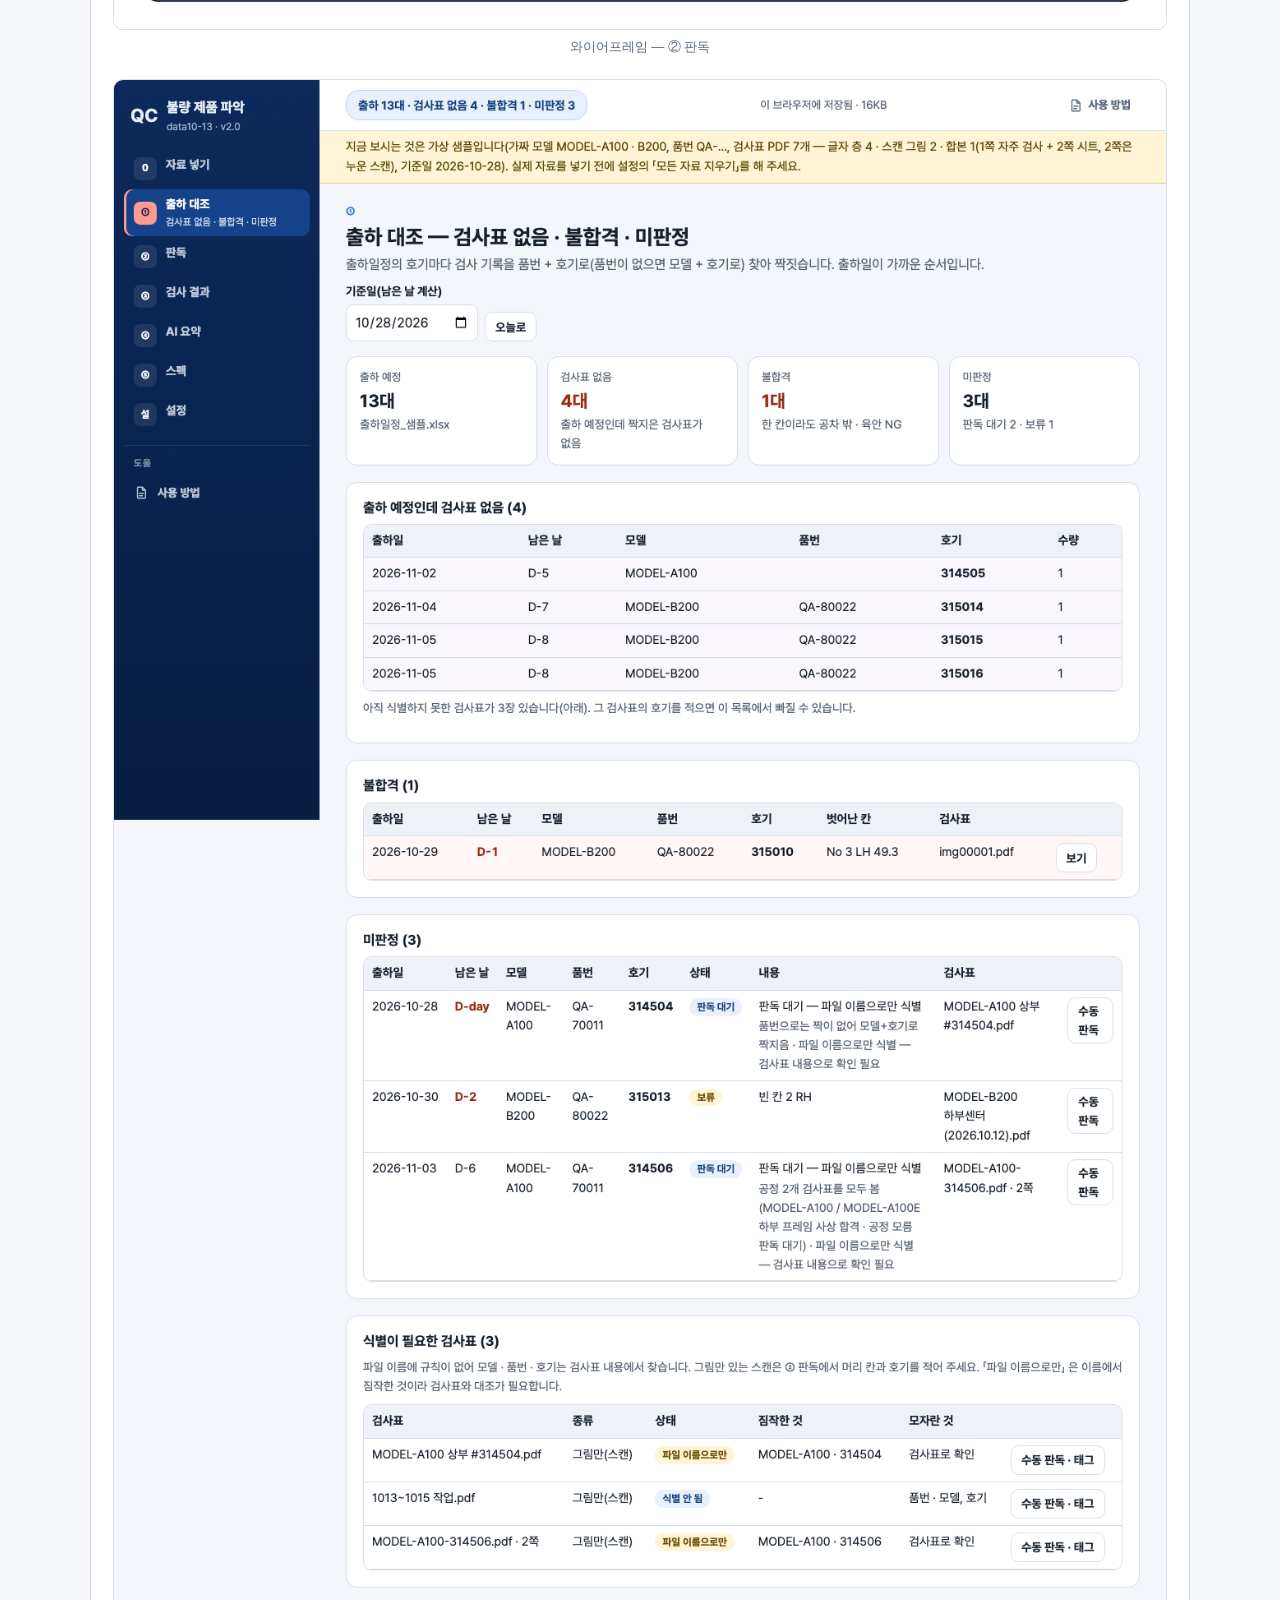
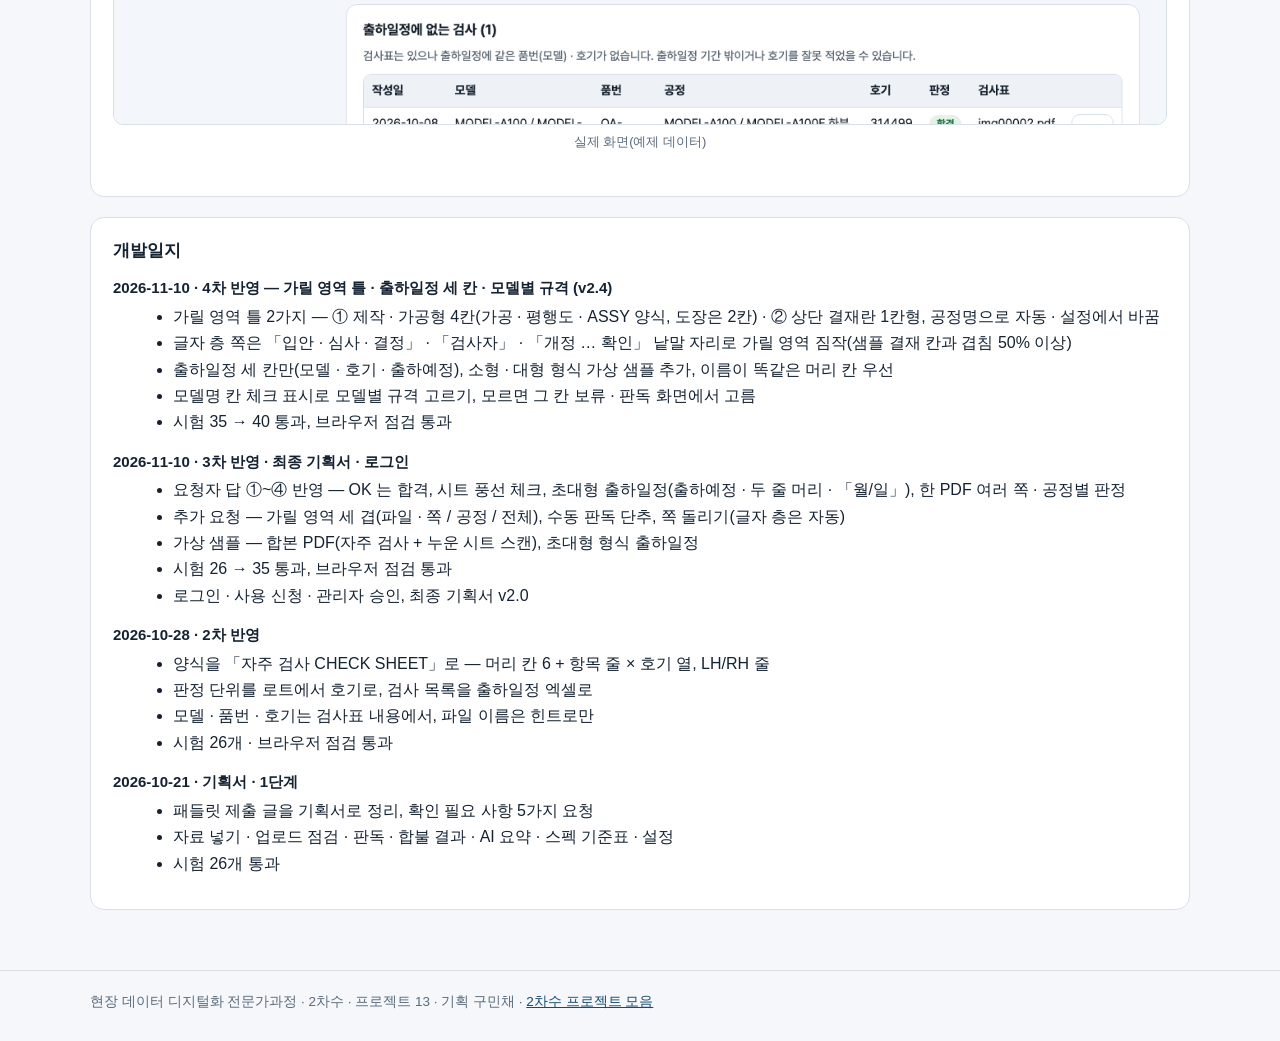
==== commit f3d5c293: "v2.4 — 4차 요청: 가릴 영역 틀 2가지 · 출하일정 세 칸 · 체크 모델 규격 · 판 2026-11-10.8 Co-Authored-By: Claude Opus 5.5 <no" ====
--- a/plan.html
+++ b/plan.html
@@ -37,7 +37,7 @@
   </div>
 </nav>
 <header class="hero"><div class="wrap">
-  <div class="eyebrow">현장 데이터 디지털화 전문가과정 · 2차수 · 프로젝트 13 · 기획서 v2.0</div>
+  <div class="eyebrow">현장 데이터 디지털화 전문가과정 · 2차수 · 프로젝트 13 · 기획서 v2.4</div>
   <h1>불량 제품 파악 기획서</h1>
   <p>공유폴더의 수기 검사표 PDF를 쪽마다 판독해 검사표에 적힌 공차로 호기별 합불을 판정하고, 출하일정과 맞춰 검사표 없음 · 불합격 · 미판정 리스트를 만드는 브라우저 도구입니다.</p>
 </div></header>
@@ -45,14 +45,14 @@
 <div class="card">
   <h2 style="margin-top:0">기획서 내려받기</h2>
   <p class="sub">파이프라인 · 아키텍처 · 와이어프레임 · 개발일지가 들어간 워드 문서입니다. 버전마다 따로 남깁니다.</p>
-  <div class="tablewrap plan"><table><thead><tr><th>버전</th><th>날짜</th><th>바뀐 점</th><th>파일</th></tr></thead><tbody><tr><td><b>v2.0</b></td><td>2026-11-10</td><td>최종 기획서 — 파이프라인 · 아키텍처 · 와이어프레임 정리 / 로그인 · 사용 신청 · 관리자 승인(요청자 Supabase 로 옮길 수 있게) / 로그인 전 대문 / 요청자 답 반영 — 측정값 OK · 시트 풍선 체크, 초대형 출하일정 · 파일 더하기, 한 PDF 여러 쪽 · 공정별 판정 / 추가 요청 반영 — PDF(쪽)별 가릴 영역, 수동 판독 단추, 90° · 180° 돌리기</td><td><a class="btn primary" href="docs/기획서/data10-13_구민채_불량제품파악_기획서_v2.0.docx" download>워드 내려받기</a></td></tr></tbody></table></div>
+  <div class="tablewrap plan"><table><thead><tr><th>버전</th><th>날짜</th><th>바뀐 점</th><th>파일</th></tr></thead><tbody><tr><td><b>v2.4</b></td><td>2026-11-10</td><td>4차 요청 반영 — 가릴 영역 틀 2가지(① 제작 · 가공형 4칸 = 결재 위 · 검사자 · 개정 확인란 · 결재 아래, ② 상단 결재란 1칸형 = 시트 · 각장 · 비용접구간), 공정명으로 자동 · 설정에서 바꾸기, 글자 층 쪽은 낱말 자리로 짐작 / 출하일정은 「모델 · 호기 · 출하예정」 세 칸만 읽기(소형 · 대형 · 초대형 모두, 나머지 칸은 무시 · 알림 없음) / 한 칸에 모델별 규격이 둘 — 모델명 칸의 체크 표시로 모델을 알아내 그 규격으로 판정, 모르면 그 칸 보류 · 판독 화면에서 모델이나 규격을 고름 / 판 2026-11-10.8</td><td><a class="btn primary" href="docs/기획서/data10-13_구민채_불량제품파악_기획서_v2.4.docx" download>워드 내려받기</a></td></tr><tr><td><b>v2.0</b></td><td>2026-11-10</td><td>최종 기획서 — 파이프라인 · 아키텍처 · 와이어프레임 정리 / 로그인 · 사용 신청 · 관리자 승인(요청자 Supabase 로 옮길 수 있게) / 로그인 전 대문 / 요청자 답 반영 — 측정값 OK · 시트 풍선 체크, 초대형 출하일정 · 파일 더하기, 한 PDF 여러 쪽 · 공정별 판정 / 추가 요청 반영 — PDF(쪽)별 가릴 영역, 수동 판독 단추, 90° · 180° 돌리기</td><td><a class="btn primary" href="docs/기획서/data10-13_구민채_불량제품파악_기획서_v2.0.docx" download>워드 내려받기</a></td></tr></tbody></table></div>
 </div>
 <div class="card plan">
   <h2 style="margin-top:0">요구사항과 구현</h2>
-  <div class="tablewrap"><table><thead><tr><th>기획서 요구</th><th>구현</th></tr></thead><tbody><tr><td>업로드 · 검사 누락</td><td>출하일정 호기마다 품번 + 호기(없으면 모델 + 호기)로 검사표와 짝 → 검사표 없음 · 미판정 목록, 식별이 필요한 검사표</td></tr><tr><td>불합격 제품 리스트</td><td>호기 · 칸(No + LH/RH) 단위, 검사표에 적힌 규격으로 판정, 엑셀 8개 시트</td></tr><tr><td>수기 PDF 분석</td><td>글자 층이 있으면 자동, 스캔은 수동 판독 표 + AI 반자동(그림 받기 · 프롬프트 · 답 붙여 넣기). 브라우저 안 손글씨 자동 인식은 하지 않음</td></tr><tr><td>합불 엑셀 리스트 정리</td><td>불합격_리스트 · 검사_결과 · 측정값_전체 · 출하_대조 등 엑셀 내보내기</td></tr><tr><td>측정값은 실측값 또는 OK, 시트는 풍선 체크(11-10 답 ①)</td><td>수치 칸의 OK 는 합격, 시트 공정은 「부착 확인」 — OK 또는 「체크 수/풍선 수」</td></tr><tr><td>출하일정 파일 여러 개 · 초대형 형식(11-10 답 ③)</td><td>「출하예정」 · 두 줄 머리 · 연도 없는 「월/일」 읽기, 파일 더하기, 모델 이름이 조금 달라도 같은 호기 짝</td></tr><tr><td>한 PDF 에 여러 호기 · 여러 공정(11-10 답 ④)</td><td>쪽마다 검사표 한 장, 같은 호기의 공정별 검사표를 모두 보고 판정</td></tr><tr><td>PDF 마다 가릴 위치 따로(추가 요청)</td><td>이 파일 · 쪽만 &gt; 공정 기본 &gt; 모든 검사표 기본 세 겹</td></tr><tr><td>판독 대기 · 보류에 수동 판독 단추(추가 요청)</td><td>출하 대조 · 결과 · 판독 화면의 「수동 판독」 — 그 쪽을 열고 첫 빈 칸에 커서</td></tr><tr><td>90° · 180° 돌아간 PDF(추가 요청)</td><td>쪽마다 돌리기 단추, AI 그림도 그 방향. 글자 층 쪽은 자동, 스캔은 수동</td></tr><tr><td>공유폴더 자동 점검 · 알림</td><td>2단계 — 지금은 PDF 를 넣어서 점검</td></tr></tbody></table></div>
+  <div class="tablewrap"><table><thead><tr><th>기획서 요구</th><th>구현</th></tr></thead><tbody><tr><td>업로드 · 검사 누락</td><td>출하일정 호기마다 품번 + 호기(없으면 모델 + 호기)로 검사표와 짝 → 검사표 없음 · 미판정 목록, 식별이 필요한 검사표</td></tr><tr><td>불합격 제품 리스트</td><td>호기 · 칸(No + LH/RH) 단위, 검사표에 적힌 규격으로 판정, 엑셀 8개 시트</td></tr><tr><td>수기 PDF 분석</td><td>글자 층이 있으면 자동, 스캔은 수동 판독 표 + AI 반자동(그림 받기 · 프롬프트 · 답 붙여 넣기). 브라우저 안 손글씨 자동 인식은 하지 않음</td></tr><tr><td>합불 엑셀 리스트 정리</td><td>불합격_리스트 · 검사_결과 · 측정값_전체 · 출하_대조 등 엑셀 내보내기</td></tr><tr><td>측정값은 실측값 또는 OK, 시트는 풍선 체크(11-10 답 ①)</td><td>수치 칸의 OK 는 합격, 시트 공정은 「부착 확인」 — OK 또는 「체크 수/풍선 수」</td></tr><tr><td>출하일정 파일 여러 개 · 초대형 형식(11-10 답 ③)</td><td>「출하예정」 · 두 줄 머리 · 연도 없는 「월/일」 읽기, 파일 더하기, 모델 이름이 조금 달라도 같은 호기 짝 · 4차부터 모델 · 호기 · 출하예정 세 칸만 읽음</td></tr><tr><td>한 PDF 에 여러 호기 · 여러 공정(11-10 답 ④)</td><td>쪽마다 검사표 한 장, 같은 호기의 공정별 검사표를 모두 보고 판정</td></tr><tr><td>PDF 마다 가릴 위치 따로(추가 요청)</td><td>이 파일 · 쪽만 &gt; 공정 기본(직접 그린 것 &gt; 공정 틀) &gt; 모든 검사표 기본 세 겹</td></tr><tr><td>판독 대기 · 보류에 수동 판독 단추(추가 요청)</td><td>출하 대조 · 결과 · 판독 화면의 「수동 판독」 — 그 쪽을 열고 첫 빈 칸에 커서</td></tr><tr><td>90° · 180° 돌아간 PDF(추가 요청)</td><td>쪽마다 돌리기 단추, AI 그림도 그 방향. 글자 층 쪽은 자동, 스캔은 수동</td></tr><tr><td>가릴 영역 틀 2가지(11-10 4차 ②)</td><td>① 제작 · 가공형 4칸(가공 · 평행도 · ASSY 양식, 도장은 확인란 · 검사자 2칸) · ② 상단 결재란 1칸형(시트 · 각장 · 비용접). 공정명으로 자동, 설정 · 판독 화면에서 바꿈. 글자 층 쪽은 「입안 · 심사 · 결정」 · 「검사자」 · 「확인」 낱말 자리로 짐작, 스캔 쪽은 틀 + 쪽마다 미세 조정</td></tr><tr><td>출하일정 세 칸만(11-10 4차 ③)</td><td>소형 · 대형 · 초대형 어느 파일이든 모델 · 호기 · 출하예정만 찾아 씀. 상부 · 하부 · Line · 품번 · 수량은 읽지도 알리지도 않음(끄면 예전처럼 품번도 읽음)</td></tr><tr><td>한 칸에 모델별 규격 둘(11-10 4차 ④)</td><td>모델명 칸의 체크(✓ · V · ○ · ■)로 모델을 알아내 그 규격 적용. 체크를 못 읽거나 규격이 하나로 안 모이면 그 칸 보류 → 판독 화면에서 체크한 모델 · 항목 규격을 고름. AI 답의 「체크모델」 도 같은 칸</td></tr><tr><td>스캔 PDF 는 사람이 나눠 저장(11-10 4차 ①)</td><td>코드 변경 없음 — 한 PDF 의 쪽마다 검사표로 따로 판독하므로 나누지 않고 넣어도 됨(나눠도 됨)</td></tr><tr><td>공유폴더 자동 점검 · 알림</td><td>2단계 — 지금은 PDF 를 넣어서 점검</td></tr></tbody></table></div>
 </div>
 <div class="card plan-figs"><h2 style="margin-top:0">그림으로 보기</h2><figure><img src="docs/img/pipeline.png" alt="처리 흐름(파이프라인)" loading="lazy"><figcaption>처리 흐름(파이프라인)</figcaption></figure><figure><img src="docs/img/architecture.png" alt="구성(아키텍처)" loading="lazy"><figcaption>구성(아키텍처)</figcaption></figure><figure><img src="docs/img/wireframe-1.png" alt="와이어프레임 — 로그인 전 대문" loading="lazy"><figcaption>와이어프레임 — 로그인 전 대문</figcaption></figure><figure><img src="docs/img/wireframe-2.png" alt="와이어프레임 — ① 출하 대조" loading="lazy"><figcaption>와이어프레임 — ① 출하 대조</figcaption></figure><figure><img src="docs/img/wireframe-3.png" alt="와이어프레임 — ② 판독" loading="lazy"><figcaption>와이어프레임 — ② 판독</figcaption></figure><figure><img src="docs/img/screen.png" alt="실제 화면(예제 데이터)" loading="lazy"><figcaption>실제 화면(예제 데이터)</figcaption></figure></div>
-<div class="card"><h2 style="margin-top:0">개발일지</h2><h3>2026-11-10 · 3차 반영 · 최종 기획서 · 로그인</h3><ul><li>요청자 답 ①~④ 반영 — OK 는 합격, 시트 풍선 체크, 초대형 출하일정(출하예정 · 두 줄 머리 · 「월/일」), 한 PDF 여러 쪽 · 공정별 판정</li><li>추가 요청 — 가릴 영역 세 겹(파일 · 쪽 / 공정 / 전체), 수동 판독 단추, 쪽 돌리기(글자 층은 자동)</li><li>가상 샘플 — 합본 PDF(자주 검사 + 누운 시트 스캔), 초대형 형식 출하일정</li><li>시험 26 → 35 통과, 브라우저 점검 통과</li><li>로그인 · 사용 신청 · 관리자 승인, 최종 기획서 v2.0</li></ul><h3>2026-10-28 · 2차 반영</h3><ul><li>양식을 「자주 검사 CHECK SHEET」로 — 머리 칸 6 + 항목 줄 × 호기 열, LH/RH 줄</li><li>판정 단위를 로트에서 호기로, 검사 목록을 출하일정 엑셀로</li><li>모델 · 품번 · 호기는 검사표 내용에서, 파일 이름은 힌트로만</li><li>시험 26개 · 브라우저 점검 통과</li></ul><h3>2026-10-21 · 기획서 · 1단계</h3><ul><li>패들릿 제출 글을 기획서로 정리, 확인 필요 사항 5가지 요청</li><li>자료 넣기 · 업로드 점검 · 판독 · 합불 결과 · AI 요약 · 스펙 기준표 · 설정</li><li>시험 26개 통과</li></ul></div>
+<div class="card"><h2 style="margin-top:0">개발일지</h2><h3>2026-11-10 · 4차 반영 — 가릴 영역 틀 · 출하일정 세 칸 · 모델별 규격 (v2.4)</h3><ul><li>가릴 영역 틀 2가지 — ① 제작 · 가공형 4칸(가공 · 평행도 · ASSY 양식, 도장은 2칸) · ② 상단 결재란 1칸형, 공정명으로 자동 · 설정에서 바꿈</li><li>글자 층 쪽은 「입안 · 심사 · 결정」 · 「검사자」 · 「개정 … 확인」 낱말 자리로 가릴 영역 짐작(샘플 결재 칸과 겹침 50% 이상)</li><li>출하일정 세 칸만(모델 · 호기 · 출하예정), 소형 · 대형 형식 가상 샘플 추가, 이름이 똑같은 머리 칸 우선</li><li>모델명 칸 체크 표시로 모델별 규격 고르기, 모르면 그 칸 보류 · 판독 화면에서 고름</li><li>시험 35 → 40 통과, 브라우저 점검 통과</li></ul><h3>2026-11-10 · 3차 반영 · 최종 기획서 · 로그인</h3><ul><li>요청자 답 ①~④ 반영 — OK 는 합격, 시트 풍선 체크, 초대형 출하일정(출하예정 · 두 줄 머리 · 「월/일」), 한 PDF 여러 쪽 · 공정별 판정</li><li>추가 요청 — 가릴 영역 세 겹(파일 · 쪽 / 공정 / 전체), 수동 판독 단추, 쪽 돌리기(글자 층은 자동)</li><li>가상 샘플 — 합본 PDF(자주 검사 + 누운 시트 스캔), 초대형 형식 출하일정</li><li>시험 26 → 35 통과, 브라우저 점검 통과</li><li>로그인 · 사용 신청 · 관리자 승인, 최종 기획서 v2.0</li></ul><h3>2026-10-28 · 2차 반영</h3><ul><li>양식을 「자주 검사 CHECK SHEET」로 — 머리 칸 6 + 항목 줄 × 호기 열, LH/RH 줄</li><li>판정 단위를 로트에서 호기로, 검사 목록을 출하일정 엑셀로</li><li>모델 · 품번 · 호기는 검사표 내용에서, 파일 이름은 힌트로만</li><li>시험 26개 · 브라우저 점검 통과</li></ul><h3>2026-10-21 · 기획서 · 1단계</h3><ul><li>패들릿 제출 글을 기획서로 정리, 확인 필요 사항 5가지 요청</li><li>자료 넣기 · 업로드 점검 · 판독 · 합불 결과 · AI 요약 · 스펙 기준표 · 설정</li><li>시험 26개 통과</li></ul></div>
 </div></main>
 <footer><div class="wrap">현장 데이터 디지털화 전문가과정 · 2차수 · 프로젝트 13 · 기획 구민채 · <a href="https://data10-00.jobability.co.kr/">2차수 프로젝트 모음</a></div></footer>
 </body>
--- a/css/style.css
+++ b/css/style.css
@@ -410,3 +410,9 @@
 .mask .mask-x { position: absolute; right: -11px; top: -11px; width: 24px; height: 24px; min-height: 0; padding: 0; border-radius: 50%; border: 1px solid #b3261e; background: #fff; color: #b3261e; font-weight: 700; line-height: 1; cursor: pointer; }
 .manual-bar .btn-row { margin: 0; }
 table.list.sheet-grid td.v.empty input { border-color: #e0b44a; background: #fffbef; }
+/* 4차(2026-11-10) — 모델별 규격 고르기 · 체크한 모델 · 가릴 영역 틀 */
+table.list.sheet-grid td.lab select.spec-pick { display: block; margin-top: 4px; width: 100%; max-width: 240px; min-height: 30px; font-size: .78rem; }
+.model-pick .field { margin: 0; max-width: 360px; }
+.model-pick select, .mask-help .form-grid select { max-width: 100%; }
+.card table.list td select { max-width: 230px; }
+.mask-help .form-grid { gap: 8px 14px; }
